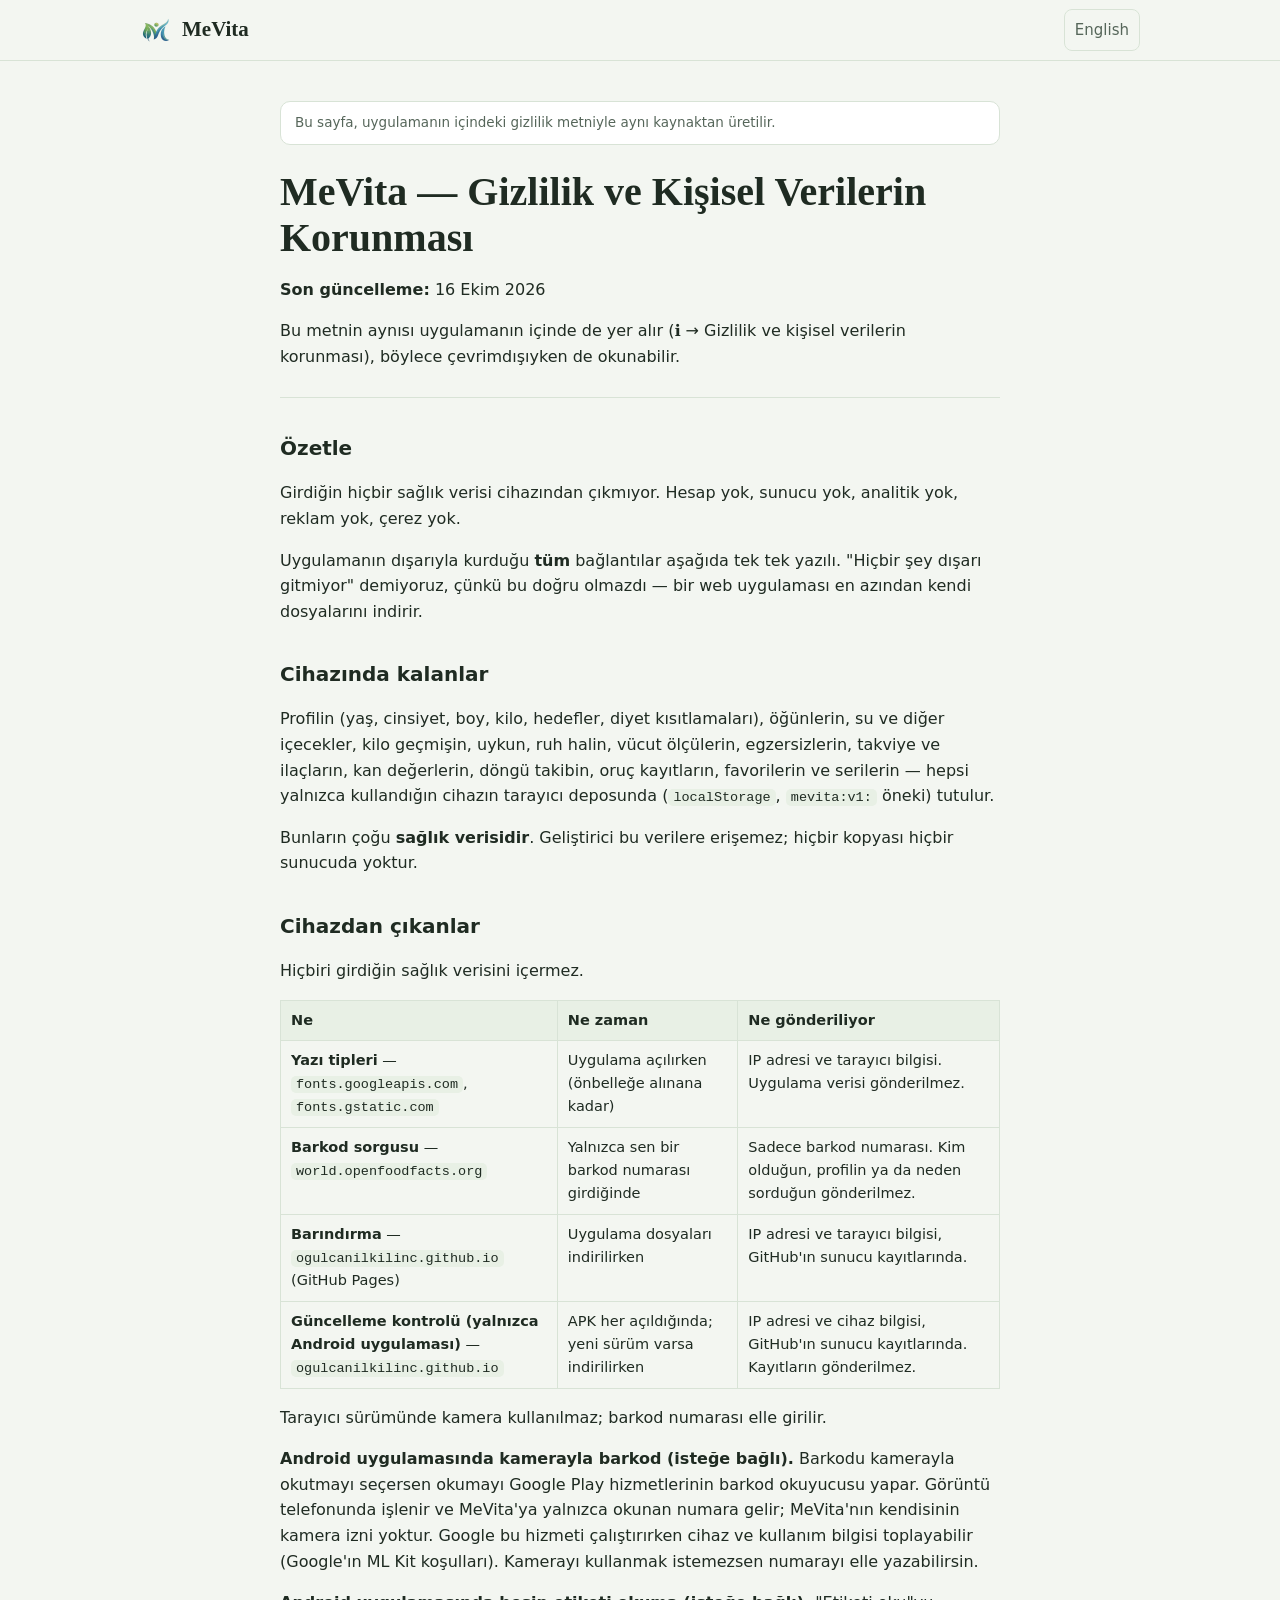
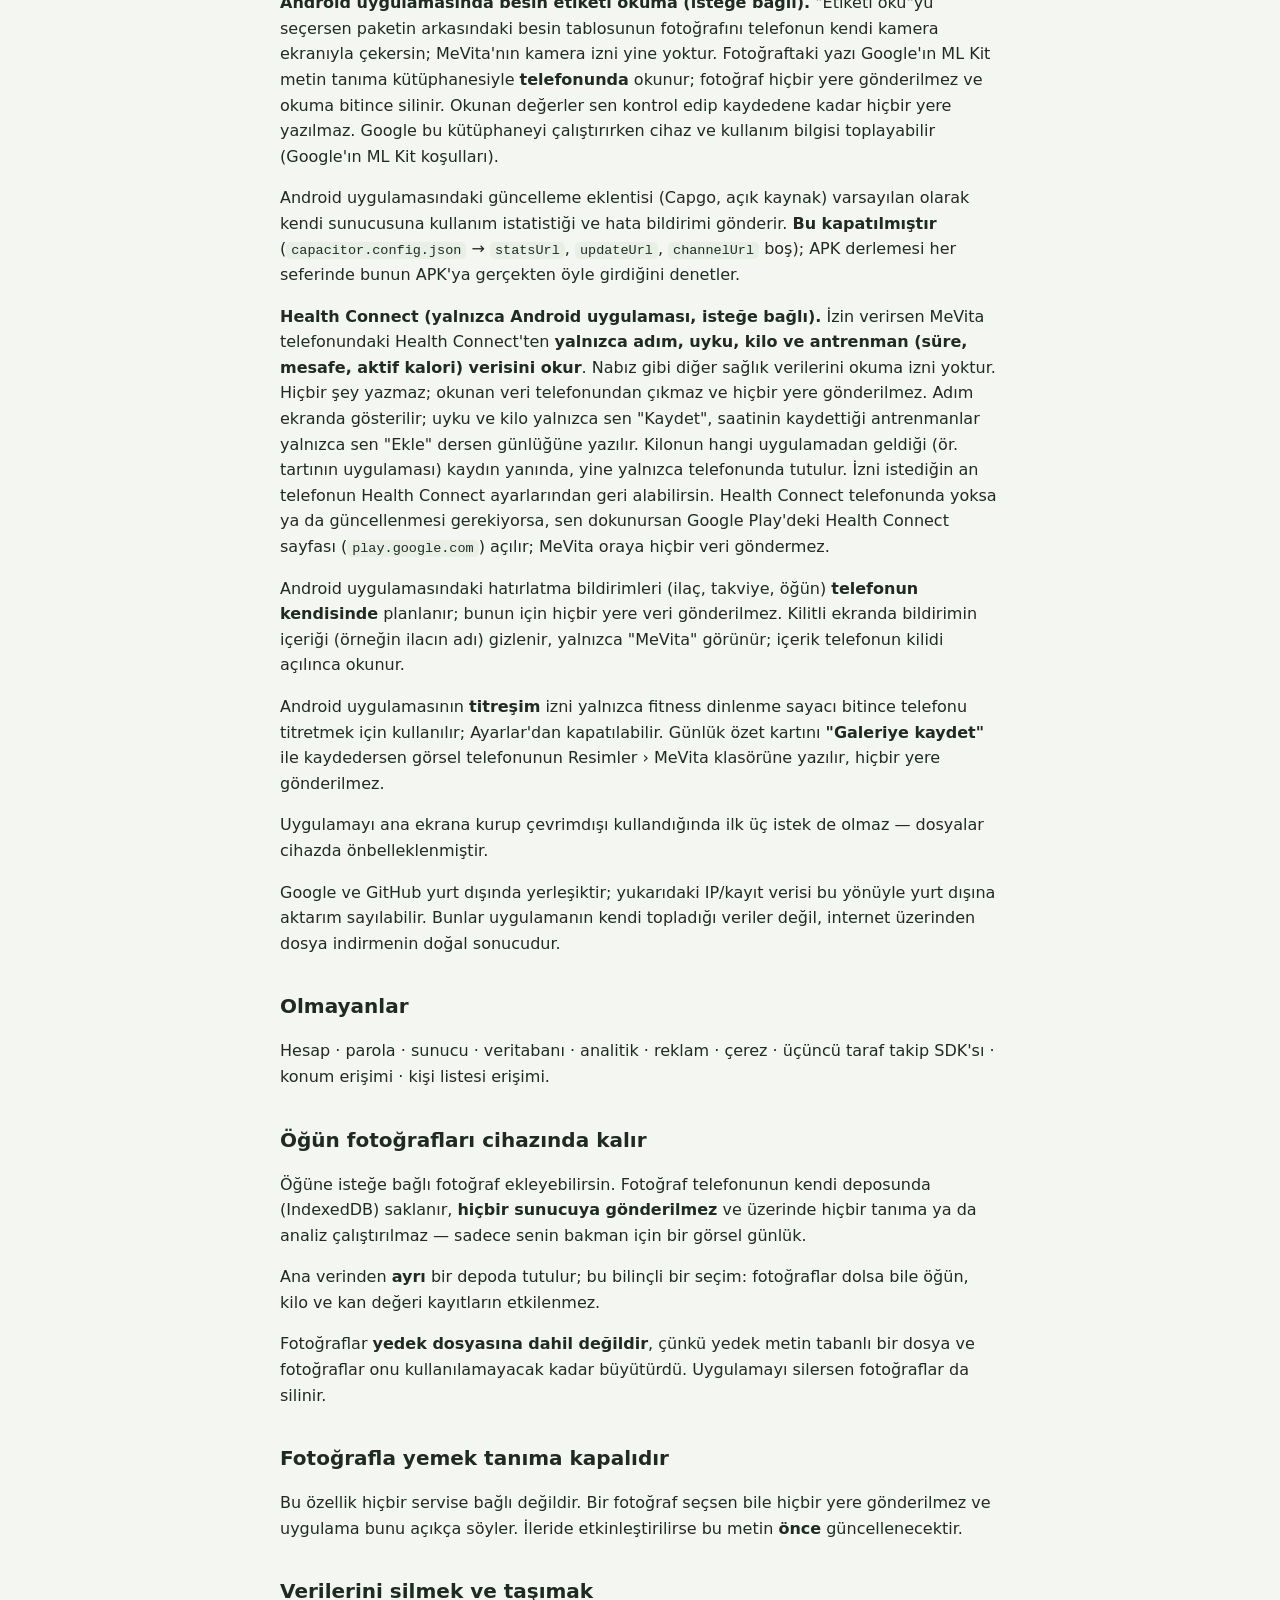
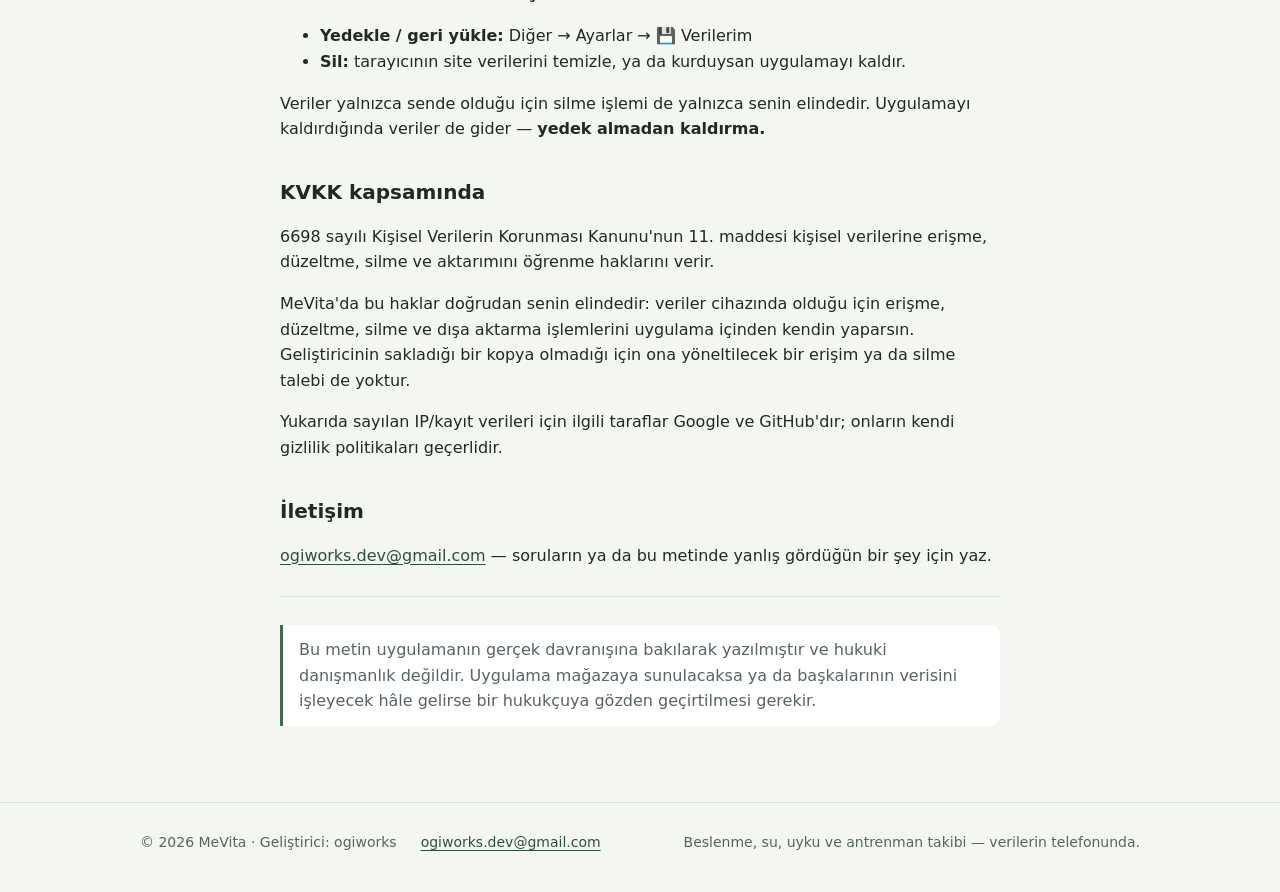
==== mevita/gizlilik.html @ 64705821 "MeVita gizlilik politikası (TR + EN) GIZLILIK.md'den üretildi (Mevita_Site/build.js --yayin).  Co-Au" ====
<!doctype html>
<html lang="tr">
<head>
<meta charset="utf-8">
<meta name="viewport" content="width=device-width, initial-scale=1">
<meta name="robots" content="noindex, nofollow, noarchive">
<title>MeVita — Gizlilik politikası</title>
<meta name="description" content="MeVita hangi verileri cihazında tutar, hangi bağlantıları kurar.">
<meta name="color-scheme" content="light dark">
<link rel="icon" type="image/png" href="varliklar/favicon.png">
<link rel="alternate" hreflang="en" href="privacy.html">
<link rel="stylesheet" href="varliklar/site.css">
</head>
<body>
<header class="ust"><div class="kap"><a class="marka" href="gizlilik.html"><img src="varliklar/logo.png" alt="" width="32" height="32"><span>MeVita</span></a><nav class="gezinme" aria-label="Site"><a class="dil" href="privacy.html" hreflang="en" lang="en">English</a></nav></div></header>
<main>
<div class="metin"><div class="kap dar"><p class="kaynak-not">Bu sayfa, uygulamanın içindeki gizlilik metniyle aynı kaynaktan üretilir.</p><h1>MeVita — Gizlilik ve Kişisel Verilerin Korunması</h1>
<p><strong>Son güncelleme:</strong> 16 Ekim 2026</p>
<p>Bu metnin aynısı uygulamanın içinde de yer alır (ℹ️ → Gizlilik ve kişisel verilerin korunması), böylece çevrimdışıyken de okunabilir.</p>
<hr>
<h2>Özetle</h2>
<p>Girdiğin hiçbir sağlık verisi cihazından çıkmıyor. Hesap yok, sunucu yok, analitik yok, reklam yok, çerez yok.</p>
<p>Uygulamanın dışarıyla kurduğu <strong>tüm</strong> bağlantılar aşağıda tek tek yazılı. &quot;Hiçbir şey dışarı gitmiyor&quot; demiyoruz, çünkü bu doğru olmazdı — bir web uygulaması en azından kendi dosyalarını indirir.</p>
<h2>Cihazında kalanlar</h2>
<p>Profilin (yaş, cinsiyet, boy, kilo, hedefler, diyet kısıtlamaları), öğünlerin, su ve diğer içecekler, kilo geçmişin, uykun, ruh halin, vücut ölçülerin, egzersizlerin, takviye ve ilaçların, kan değerlerin, döngü takibin, oruç kayıtların, favorilerin ve serilerin — hepsi yalnızca kullandığın cihazın tarayıcı deposunda (<code>localStorage</code>, <code>mevita:v1:</code> öneki) tutulur.</p>
<p>Bunların çoğu <strong>sağlık verisidir</strong>. Geliştirici bu verilere erişemez; hiçbir kopyası hiçbir sunucuda yoktur.</p>
<h2>Cihazdan çıkanlar</h2>
<p>Hiçbiri girdiğin sağlık verisini içermez.</p>
<table><thead><tr><th>Ne</th><th>Ne zaman</th><th>Ne gönderiliyor</th></tr></thead><tbody><tr><td><strong>Yazı tipleri</strong> — <code>fonts.googleapis.com</code>, <code>fonts.gstatic.com</code></td><td>Uygulama açılırken (önbelleğe alınana kadar)</td><td>IP adresi ve tarayıcı bilgisi. Uygulama verisi gönderilmez.</td></tr><tr><td><strong>Barkod sorgusu</strong> — <code>world.openfoodfacts.org</code></td><td>Yalnızca sen bir barkod numarası girdiğinde</td><td>Sadece barkod numarası. Kim olduğun, profilin ya da neden sorduğun gönderilmez.</td></tr><tr><td><strong>Barındırma</strong> — <code>ogulcanilkilinc.github.io</code> (GitHub Pages)</td><td>Uygulama dosyaları indirilirken</td><td>IP adresi ve tarayıcı bilgisi, GitHub'ın sunucu kayıtlarında.</td></tr><tr><td><strong>Güncelleme kontrolü (yalnızca Android uygulaması)</strong> — <code>ogulcanilkilinc.github.io</code></td><td>APK her açıldığında; yeni sürüm varsa indirilirken</td><td>IP adresi ve cihaz bilgisi, GitHub'ın sunucu kayıtlarında. Kayıtların gönderilmez.</td></tr></tbody></table>
<p>Tarayıcı sürümünde kamera kullanılmaz; barkod numarası elle girilir.</p>
<p><strong>Android uygulamasında kamerayla barkod (isteğe bağlı).</strong> Barkodu kamerayla okutmayı seçersen okumayı Google Play hizmetlerinin barkod okuyucusu yapar. Görüntü telefonunda işlenir ve MeVita'ya yalnızca okunan numara gelir; MeVita'nın kendisinin kamera izni yoktur. Google bu hizmeti çalıştırırken cihaz ve kullanım bilgisi toplayabilir (Google'ın ML Kit koşulları). Kamerayı kullanmak istemezsen numarayı elle yazabilirsin.</p>
<p><strong>Android uygulamasında besin etiketi okuma (isteğe bağlı).</strong> &quot;Etiketi oku&quot;yu seçersen paketin arkasındaki besin tablosunun fotoğrafını telefonun kendi kamera ekranıyla çekersin; MeVita'nın kamera izni yine yoktur. Fotoğraftaki yazı Google'ın ML Kit metin tanıma kütüphanesiyle <strong>telefonunda</strong> okunur; fotoğraf hiçbir yere gönderilmez ve okuma bitince silinir. Okunan değerler sen kontrol edip kaydedene kadar hiçbir yere yazılmaz. Google bu kütüphaneyi çalıştırırken cihaz ve kullanım bilgisi toplayabilir (Google'ın ML Kit koşulları).</p>
<p>Android uygulamasındaki güncelleme eklentisi (Capgo, açık kaynak) varsayılan olarak kendi sunucusuna kullanım istatistiği ve hata bildirimi gönderir. <strong>Bu kapatılmıştır</strong> (<code>capacitor.config.json</code> → <code>statsUrl</code>, <code>updateUrl</code>, <code>channelUrl</code> boş); APK derlemesi her seferinde bunun APK'ya gerçekten öyle girdiğini denetler.</p>
<p><strong>Health Connect (yalnızca Android uygulaması, isteğe bağlı).</strong> İzin verirsen MeVita telefonundaki Health Connect'ten <strong>yalnızca adım, uyku, kilo ve antrenman (süre, mesafe, aktif kalori) verisini okur</strong>. Nabız gibi diğer sağlık verilerini okuma izni yoktur. Hiçbir şey yazmaz; okunan veri telefonundan çıkmaz ve hiçbir yere gönderilmez. Adım ekranda gösterilir; uyku ve kilo yalnızca sen &quot;Kaydet&quot;, saatinin kaydettiği antrenmanlar yalnızca sen &quot;Ekle&quot; dersen günlüğüne yazılır. Kilonun hangi uygulamadan geldiği (ör. tartının uygulaması) kaydın yanında, yine yalnızca telefonunda tutulur. İzni istediğin an telefonun Health Connect ayarlarından geri alabilirsin. Health Connect telefonunda yoksa ya da güncellenmesi gerekiyorsa, sen dokunursan Google Play'deki Health Connect sayfası (<code>play.google.com</code>) açılır; MeVita oraya hiçbir veri göndermez.</p>
<p>Android uygulamasındaki hatırlatma bildirimleri (ilaç, takviye, öğün) <strong>telefonun kendisinde</strong> planlanır; bunun için hiçbir yere veri gönderilmez. Kilitli ekranda bildirimin içeriği (örneğin ilacın adı) gizlenir, yalnızca &quot;MeVita&quot; görünür; içerik telefonun kilidi açılınca okunur.</p>
<p>Android uygulamasının <strong>titreşim</strong> izni yalnızca fitness dinlenme sayacı bitince telefonu titretmek için kullanılır; Ayarlar'dan kapatılabilir. Günlük özet kartını <strong>&quot;Galeriye kaydet&quot;</strong> ile kaydedersen görsel telefonunun Resimler › MeVita klasörüne yazılır, hiçbir yere gönderilmez.</p>
<p>Uygulamayı ana ekrana kurup çevrimdışı kullandığında ilk üç istek de olmaz — dosyalar cihazda önbelleklenmiştir.</p>
<p>Google ve GitHub yurt dışında yerleşiktir; yukarıdaki IP/kayıt verisi bu yönüyle yurt dışına aktarım sayılabilir. Bunlar uygulamanın kendi topladığı veriler değil, internet üzerinden dosya indirmenin doğal sonucudur.</p>
<h2>Olmayanlar</h2>
<p>Hesap · parola · sunucu · veritabanı · analitik · reklam · çerez · üçüncü taraf takip SDK'sı · konum erişimi · kişi listesi erişimi.</p>
<h2>Öğün fotoğrafları cihazında kalır</h2>
<p>Öğüne isteğe bağlı fotoğraf ekleyebilirsin. Fotoğraf telefonunun kendi deposunda (IndexedDB) saklanır, <strong>hiçbir sunucuya gönderilmez</strong> ve üzerinde hiçbir tanıma ya da analiz çalıştırılmaz — sadece senin bakman için bir görsel günlük.</p>
<p>Ana verinden <strong>ayrı</strong> bir depoda tutulur; bu bilinçli bir seçim: fotoğraflar dolsa bile öğün, kilo ve kan değeri kayıtların etkilenmez.</p>
<p>Fotoğraflar <strong>yedek dosyasına dahil değildir</strong>, çünkü yedek metin tabanlı bir dosya ve fotoğraflar onu kullanılamayacak kadar büyütürdü. Uygulamayı silersen fotoğraflar da silinir.</p>
<h2>Fotoğrafla yemek tanıma kapalıdır</h2>
<p>Bu özellik hiçbir servise bağlı değildir. Bir fotoğraf seçsen bile hiçbir yere gönderilmez ve uygulama bunu açıkça söyler. İleride etkinleştirilirse bu metin <strong>önce</strong> güncellenecektir.</p>
<h2>Verilerini silmek ve taşımak</h2>
<ul><li><strong>Yedekle / geri yükle:</strong> Diğer → Ayarlar → 💾 Verilerim</li><li><strong>Sil:</strong> tarayıcının site verilerini temizle, ya da kurduysan uygulamayı kaldır.</li></ul>
<p>Veriler yalnızca sende olduğu için silme işlemi de yalnızca senin elindedir. Uygulamayı kaldırdığında veriler de gider — <strong>yedek almadan kaldırma.</strong></p>
<h2>KVKK kapsamında</h2>
<p>6698 sayılı Kişisel Verilerin Korunması Kanunu'nun 11. maddesi kişisel verilerine erişme, düzeltme, silme ve aktarımını öğrenme haklarını verir.</p>
<p>MeVita'da bu haklar doğrudan senin elindedir: veriler cihazında olduğu için erişme, düzeltme, silme ve dışa aktarma işlemlerini uygulama içinden kendin yaparsın. Geliştiricinin sakladığı bir kopya olmadığı için ona yöneltilecek bir erişim ya da silme talebi de yoktur.</p>
<p>Yukarıda sayılan IP/kayıt verileri için ilgili taraflar Google ve GitHub'dır; onların kendi gizlilik politikaları geçerlidir.</p>
<h2>İletişim</h2>
<p><a href="mailto:ogiworks.dev@gmail.com">ogiworks.dev@gmail.com</a> — soruların ya da bu metinde yanlış gördüğün bir şey için yaz.</p>
<hr>
<blockquote><p>Bu metin uygulamanın gerçek davranışına bakılarak yazılmıştır ve hukuki danışmanlık değildir. Uygulama mağazaya sunulacaksa ya da başkalarının verisini işleyecek hâle gelirse bir hukukçuya gözden geçirtilmesi gerekir.</p></blockquote></div></div>
</main>
<footer class="alt-bilgi"><div class="kap"><span>© 2026 MeVita · Geliştirici: ogiworks</span><nav aria-label="Alt bağlantılar"><a href="mailto:ogiworks.dev@gmail.com">ogiworks.dev@gmail.com</a></nav><span class="sag">Beslenme, su, uyku ve antrenman takibi — verilerin telefonunda.</span></div></footer>
</body>
</html>
---- mevita/varliklar/site.css ----
/* MeVita tanıtım sitesi. Uygulamanın renk dili, ama uygulamadan bağımsız bir dosya.
   Dış kaynak yok: yazı tipleri sistemden (Google Fonts gibi bir istek ziyaretçinin
   IP'sini üçüncü tarafa gönderirdi). */
:root{
  --bg:#F3F6F1; --surface:#FFFFFF; --surface-soft:#E8F0E5;
  --text:#1F2B22; --text-muted:#56665A; --border:#D8E3D6;
  --accent:#3F6B4C; --accent-strong:#2E5039; --on-accent:#FFFFFF;
  --sea:#2F7A93;
  --radius:18px; --radius-s:10px;
  --serif: "Iowan Old Style","Palatino Linotype",Palatino,Georgia,"Times New Roman",serif;
  --sans: system-ui,-apple-system,"Segoe UI",Roboto,"Helvetica Neue",Arial,sans-serif;
  color-scheme: light dark;
}
@media (prefers-color-scheme: dark){
  :root{
    --bg:#131A15; --surface:#1C251F; --surface-soft:#223027;
    --text:#E6EEE7; --text-muted:#9BAC9F; --border:#33433A;
    --accent:#8CC4A0; --accent-strong:#A9D8B9; --on-accent:#10241A;
    --sea:#7CC0D6;
  }
}
*{box-sizing:border-box;}
html{-webkit-text-size-adjust:100%;}
body{margin:0;background:var(--bg);color:var(--text);font-family:var(--sans);font-size:16px;line-height:1.6;}
a{color:var(--accent-strong);text-underline-offset:3px;}
img{max-width:100%;height:auto;}
.kap{max-width:1040px;margin:0 auto;padding:0 20px;}
.dar{max-width:760px;}

/* Üst çubuk */
.ust{border-bottom:1px solid var(--border);background:color-mix(in srgb,var(--bg) 88%,transparent);position:sticky;top:0;backdrop-filter:blur(8px);z-index:5;}
.ust .kap{display:flex;align-items:center;gap:16px;min-height:60px;}
.marka{display:flex;align-items:center;gap:10px;text-decoration:none;color:var(--text);font-family:var(--serif);font-size:21px;font-weight:600;}
.marka img{width:32px;height:32px;}
.gezinme{margin-left:auto;display:flex;gap:4px;flex-wrap:wrap;align-items:center;}
.gezinme a{text-decoration:none;color:var(--text-muted);padding:8px 10px;border-radius:8px;font-size:15px;}
.gezinme a:hover,.gezinme a[aria-current="page"]{color:var(--text);background:var(--surface-soft);}
.gezinme .dil{border:1px solid var(--border);}

/* Giriş */
.giris{padding:64px 0 40px;}
.giris .kap{display:grid;grid-template-columns:1.2fr .8fr;gap:40px;align-items:center;}
.giris h1{font-family:var(--serif);font-weight:600;font-size:clamp(34px,5vw,54px);line-height:1.08;margin:0 0 18px;letter-spacing:-.01em;}
.giris h1 em{font-style:italic;color:var(--accent);}
.giris p.alt{font-size:clamp(17px,2vw,19px);color:var(--text-muted);margin:0 0 26px;max-width:34em;}
.giris-logo{justify-self:center;width:min(300px,70vw);aspect-ratio:1;border-radius:36px;background:var(--surface);border:1px solid var(--border);display:grid;place-items:center;}
.giris-logo img{width:78%;}
.vaatler{display:flex;flex-wrap:wrap;gap:8px;margin:0 0 28px;padding:0;list-style:none;}
.vaatler li{background:var(--surface);border:1px solid var(--border);border-radius:99px;padding:6px 14px;font-size:14.5px;font-weight:600;}
.vaatler li::before{content:"✓ ";color:var(--accent);}
.dugme{display:inline-flex;align-items:center;gap:8px;min-height:48px;padding:0 22px;border-radius:12px;font-weight:600;text-decoration:none;background:var(--accent);color:var(--on-accent);border:0;font-size:16px;}
.dugme.pasif{background:var(--surface);color:var(--text-muted);border:1px dashed var(--border);cursor:default;}
.not{font-size:13.5px;color:var(--text-muted);margin-top:10px;}

/* Bölümler */
section.bolum{padding:44px 0;}
section.bolum + section.bolum{border-top:1px solid var(--border);}
.bolum h2{font-family:var(--serif);font-weight:600;font-size:clamp(26px,3.2vw,34px);line-height:1.15;margin:0 0 10px;}
.bolum .giris-yazi{color:var(--text-muted);max-width:42em;margin:0 0 28px;}
.izgara{display:grid;grid-template-columns:repeat(3,1fr);gap:16px;}
.kart{background:var(--surface);border:1px solid var(--border);border-radius:var(--radius);padding:20px;}
.kart h3{font-size:17px;margin:0 0 6px;}
.kart p{margin:0;color:var(--text-muted);font-size:15px;}
.kart .simge{font-size:24px;line-height:1;margin-bottom:10px;display:block;}
/* Ekran görüntüleri: masaüstünde dört sütun, telefonda yatay kaydırılan şerit */
.ekranlar{display:grid;grid-template-columns:repeat(4,1fr);gap:20px;}
.ekran{margin:0;text-align:center;}
.ekran img{display:block;width:100%;border-radius:26px;border:6px solid #1A221D;background:var(--surface);box-shadow:0 14px 30px -18px rgba(0,0,0,.45);}
.ekran figcaption{margin-top:12px;font-weight:600;font-size:15px;}
.gizlilik-blok{display:grid;grid-template-columns:1fr 1fr;gap:16px;}
.gizlilik-blok ul{margin:0;padding-left:20px;}
.gizlilik-blok li{margin:4px 0;}
.uyari{background:var(--surface-soft);border-radius:var(--radius-s);padding:14px 16px;font-size:14.5px;color:var(--text-muted);}

/* Metin sayfaları (gizlilik, destek) */
.metin{padding:40px 0 56px;}
.metin h1{font-family:var(--serif);font-weight:600;font-size:clamp(28px,4vw,40px);line-height:1.15;margin:0 0 8px;}
.metin h2{font-size:20px;margin:34px 0 8px;}
.metin h3{font-size:17px;margin:24px 0 6px;}
.metin table{border-collapse:collapse;width:100%;font-size:14.5px;display:block;overflow-x:auto;}
.metin th,.metin td{border:1px solid var(--border);padding:8px 10px;text-align:left;vertical-align:top;}
.metin th{background:var(--surface-soft);}
.metin code{font-size:13.5px;background:var(--surface-soft);padding:1px 5px;border-radius:5px;overflow-wrap:anywhere;}
.metin hr{border:0;border-top:1px solid var(--border);margin:28px 0;}
.metin blockquote{margin:20px 0;padding:12px 16px;border-left:3px solid var(--accent);background:var(--surface);color:var(--text-muted);border-radius:0 var(--radius-s) var(--radius-s) 0;}
.metin blockquote p{margin:0;}
.kaynak-not{font-size:13.5px;color:var(--text-muted);background:var(--surface);border:1px solid var(--border);border-radius:var(--radius-s);padding:10px 14px;margin:0 0 24px;}
details.sss{background:var(--surface);border:1px solid var(--border);border-radius:var(--radius-s);margin:10px 0;}
details.sss summary{cursor:pointer;padding:14px 16px;font-weight:600;min-height:48px;display:flex;align-items:center;}
details.sss > div{padding:0 16px 14px;color:var(--text-muted);}
details.sss > div p{margin:6px 0;}

/* Alt bilgi */
.alt-bilgi{border-top:1px solid var(--border);padding:28px 0 40px;font-size:14px;color:var(--text-muted);}
.alt-bilgi .kap{display:flex;flex-wrap:wrap;gap:12px 24px;align-items:center;}
.alt-bilgi nav{display:flex;gap:16px;flex-wrap:wrap;}
.alt-bilgi .sag{margin-left:auto;}

@media (max-width:820px){
  .giris{padding:36px 0 24px;}
  .giris .kap{grid-template-columns:1fr;gap:24px;}
  .giris-logo{order:-1;width:120px;border-radius:24px;}
  .izgara{grid-template-columns:1fr 1fr;}
  .gizlilik-blok{grid-template-columns:1fr;}
  .ekranlar{display:flex;overflow-x:auto;scroll-snap-type:x mandatory;gap:16px;padding-bottom:8px;margin:0 -20px;padding-left:20px;padding-right:20px;}
  .ekran{flex:0 0 min(68%,250px);scroll-snap-align:center;}
}
@media (max-width:560px){
  .kap{padding:0 16px;}
  .izgara{grid-template-columns:1fr;}
  .marka span{display:none;}
  .gezinme a{padding:8px 8px;font-size:14px;}
  .alt-bilgi .sag{margin-left:0;}
}
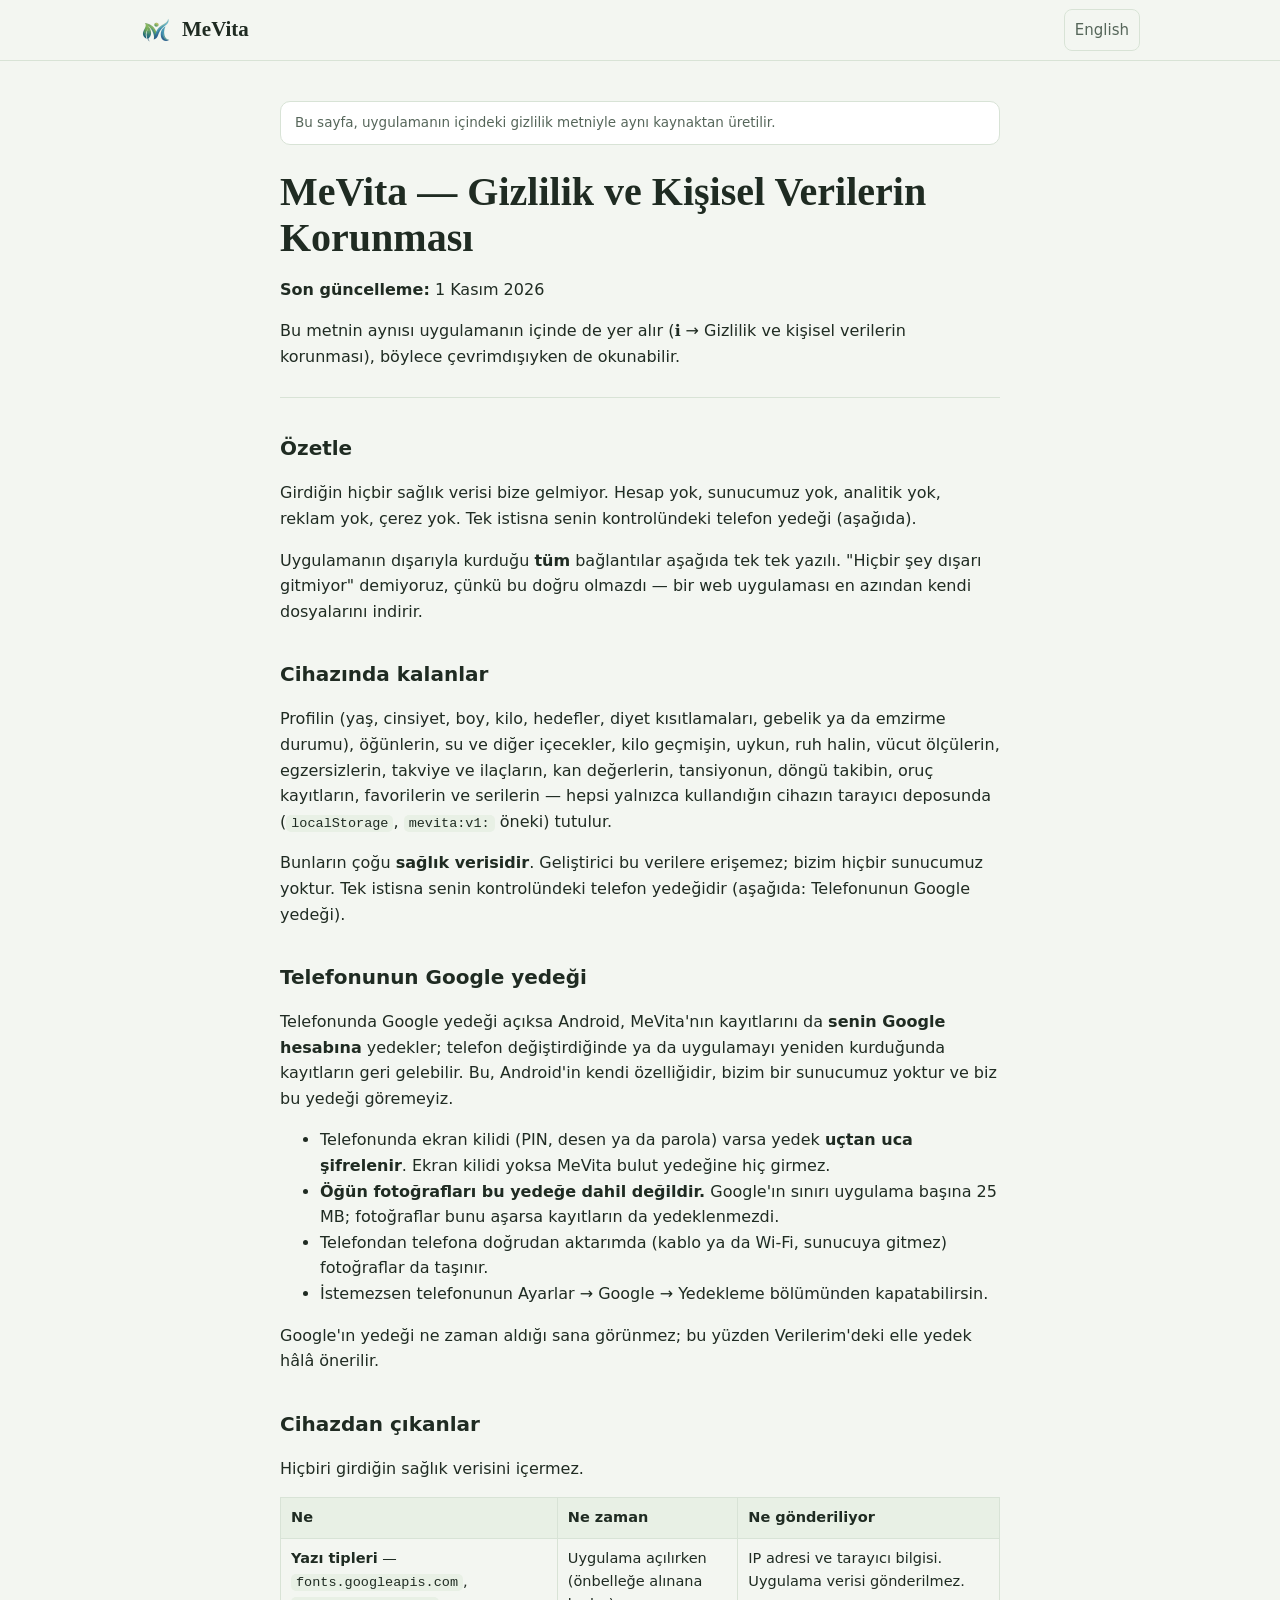
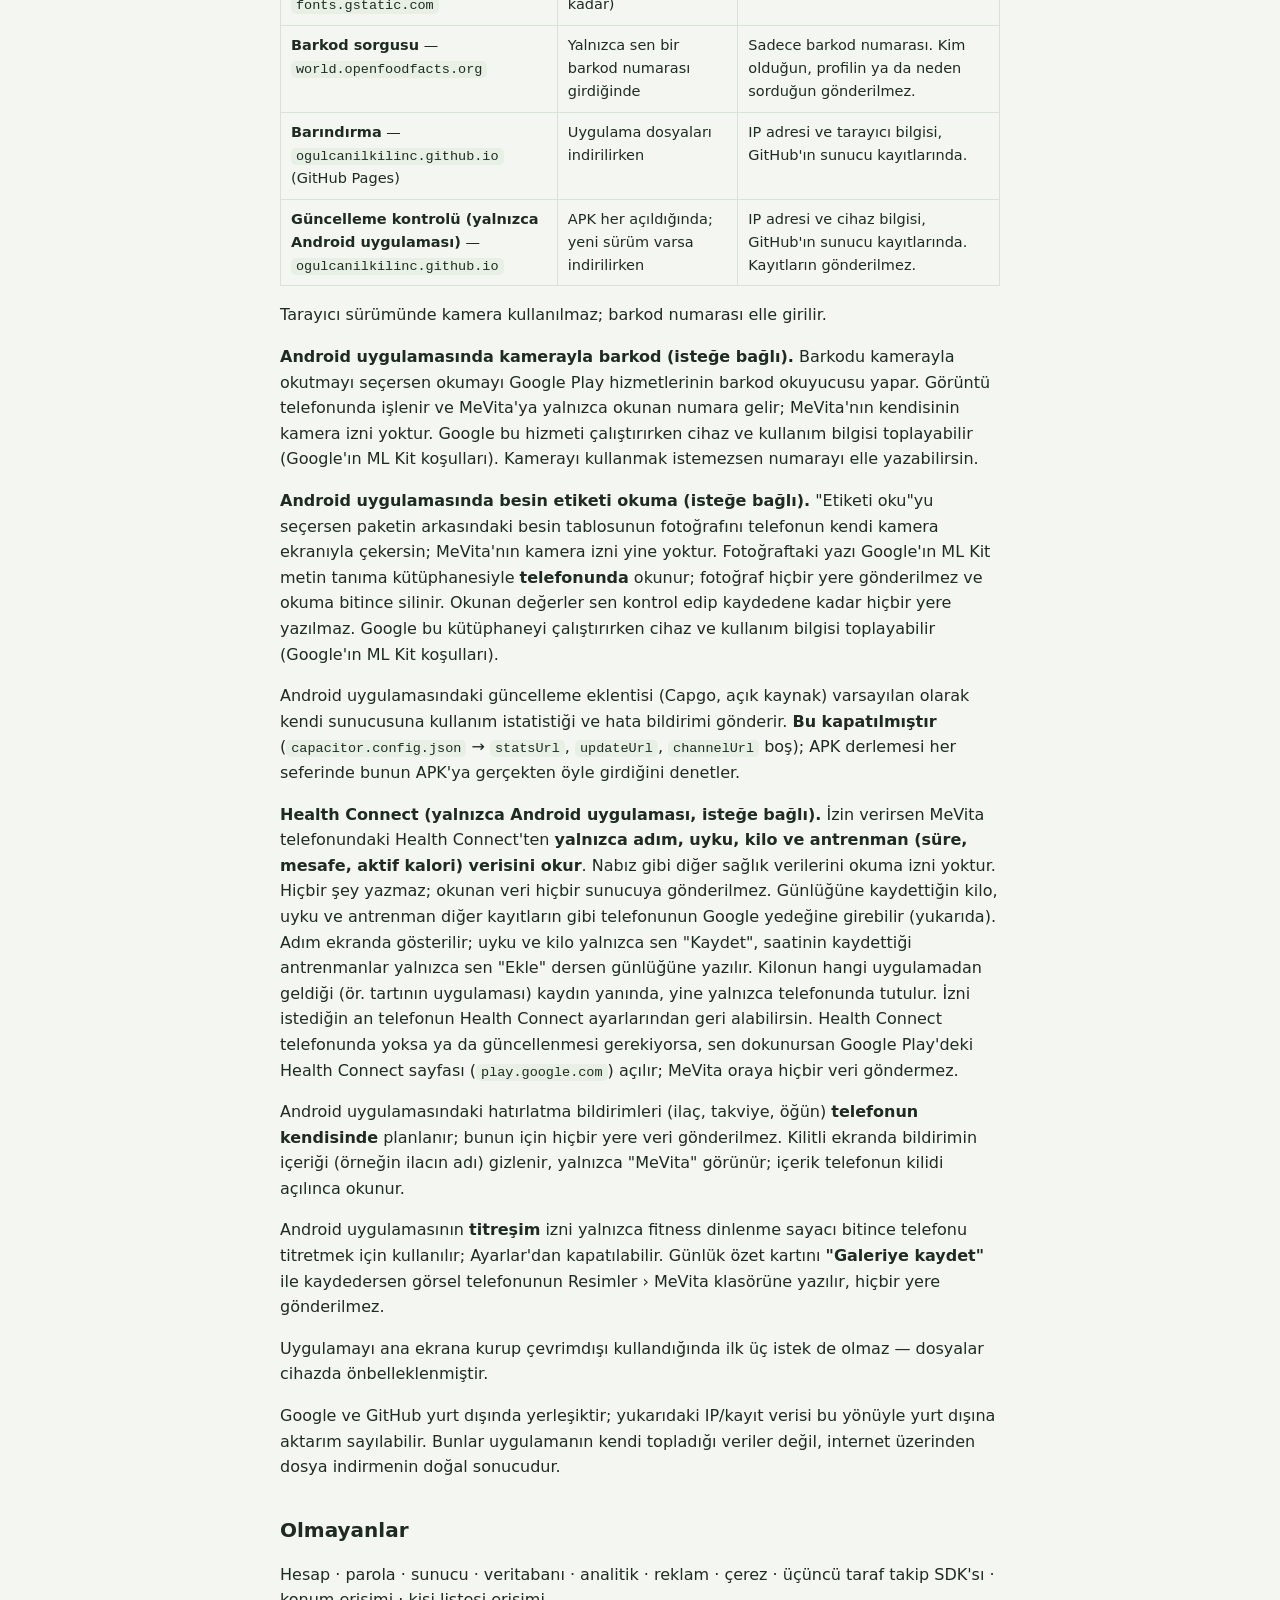
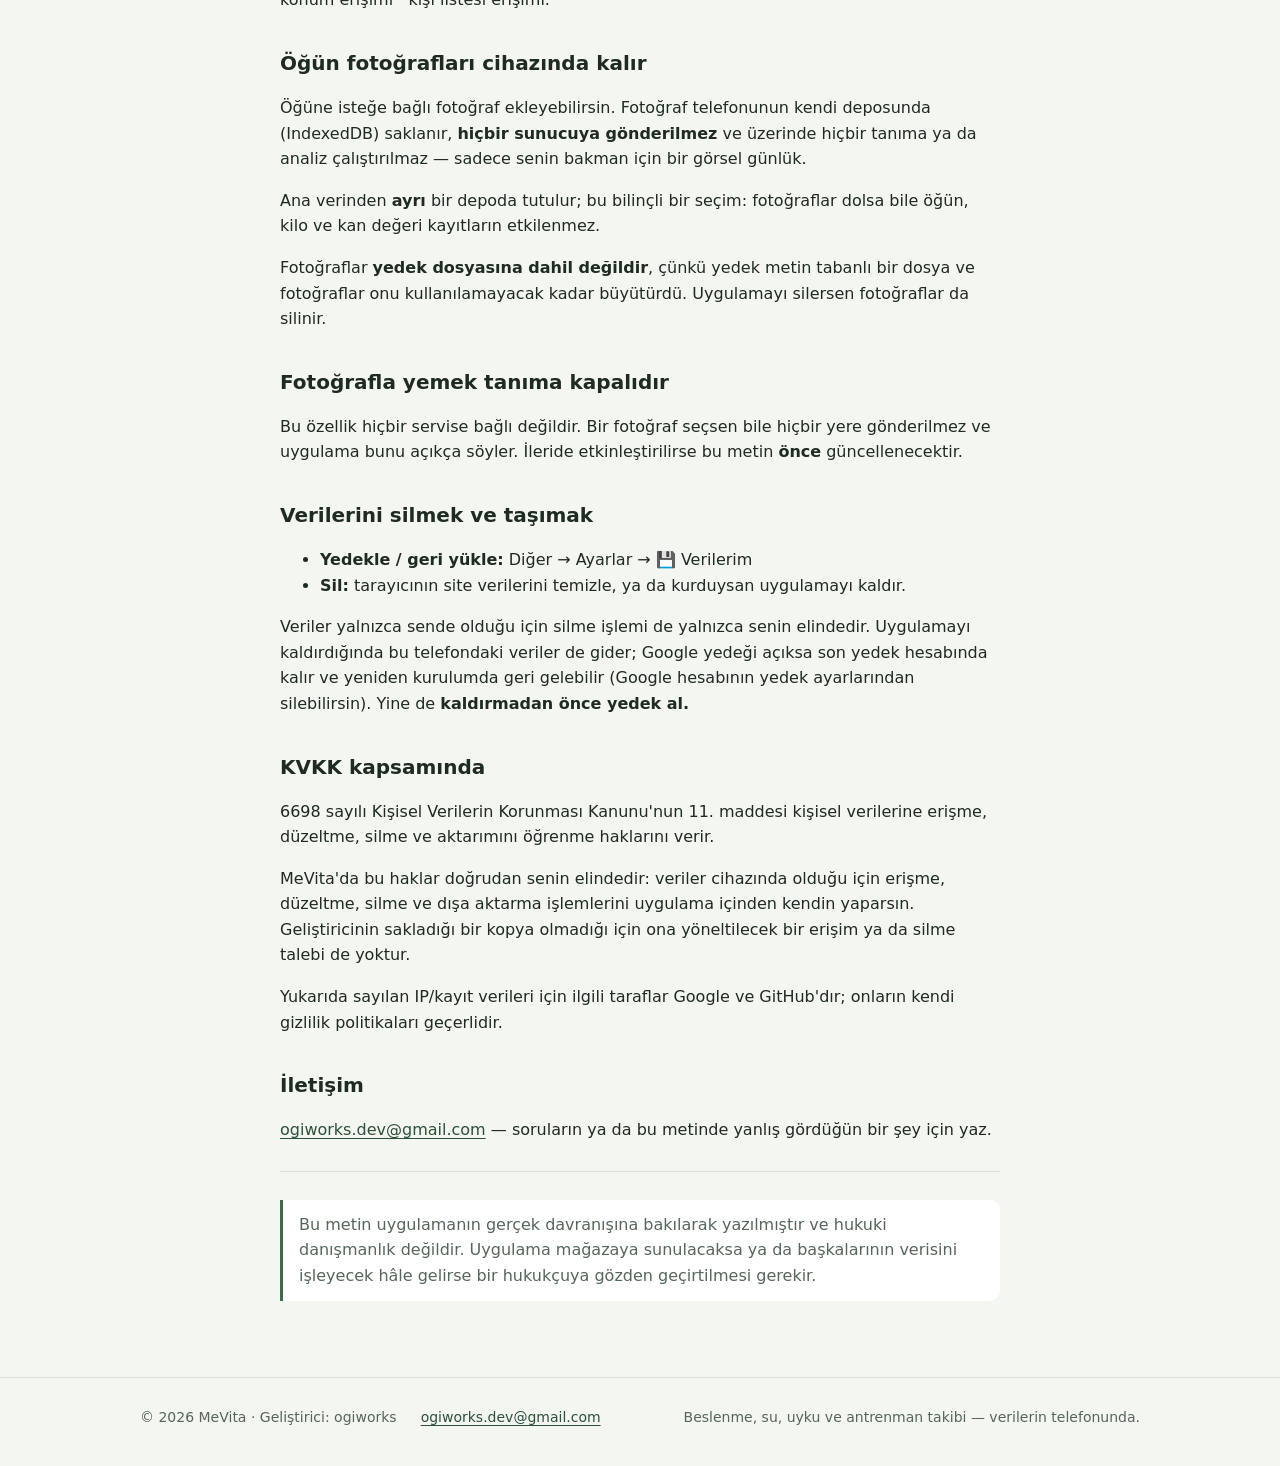
==== commit 500bffbe: "MeVita gizlilik: telefon yedeği bölümü, tansiyon, gebelik durumu (v50, 1 Kasım 2026) Co-Authored-By:" ====
--- a/mevita/gizlilik.html
+++ b/mevita/gizlilik.html
@@ -15,15 +15,19 @@
 <header class="ust"><div class="kap"><a class="marka" href="gizlilik.html"><img src="varliklar/logo.png" alt="" width="32" height="32"><span>MeVita</span></a><nav class="gezinme" aria-label="Site"><a class="dil" href="privacy.html" hreflang="en" lang="en">English</a></nav></div></header>
 <main>
 <div class="metin"><div class="kap dar"><p class="kaynak-not">Bu sayfa, uygulamanın içindeki gizlilik metniyle aynı kaynaktan üretilir.</p><h1>MeVita — Gizlilik ve Kişisel Verilerin Korunması</h1>
-<p><strong>Son güncelleme:</strong> 16 Ekim 2026</p>
+<p><strong>Son güncelleme:</strong> 1 Kasım 2026</p>
 <p>Bu metnin aynısı uygulamanın içinde de yer alır (ℹ️ → Gizlilik ve kişisel verilerin korunması), böylece çevrimdışıyken de okunabilir.</p>
 <hr>
 <h2>Özetle</h2>
-<p>Girdiğin hiçbir sağlık verisi cihazından çıkmıyor. Hesap yok, sunucu yok, analitik yok, reklam yok, çerez yok.</p>
+<p>Girdiğin hiçbir sağlık verisi bize gelmiyor. Hesap yok, sunucumuz yok, analitik yok, reklam yok, çerez yok. Tek istisna senin kontrolündeki telefon yedeği (aşağıda).</p>
 <p>Uygulamanın dışarıyla kurduğu <strong>tüm</strong> bağlantılar aşağıda tek tek yazılı. &quot;Hiçbir şey dışarı gitmiyor&quot; demiyoruz, çünkü bu doğru olmazdı — bir web uygulaması en azından kendi dosyalarını indirir.</p>
 <h2>Cihazında kalanlar</h2>
-<p>Profilin (yaş, cinsiyet, boy, kilo, hedefler, diyet kısıtlamaları), öğünlerin, su ve diğer içecekler, kilo geçmişin, uykun, ruh halin, vücut ölçülerin, egzersizlerin, takviye ve ilaçların, kan değerlerin, döngü takibin, oruç kayıtların, favorilerin ve serilerin — hepsi yalnızca kullandığın cihazın tarayıcı deposunda (<code>localStorage</code>, <code>mevita:v1:</code> öneki) tutulur.</p>
-<p>Bunların çoğu <strong>sağlık verisidir</strong>. Geliştirici bu verilere erişemez; hiçbir kopyası hiçbir sunucuda yoktur.</p>
+<p>Profilin (yaş, cinsiyet, boy, kilo, hedefler, diyet kısıtlamaları, gebelik ya da emzirme durumu), öğünlerin, su ve diğer içecekler, kilo geçmişin, uykun, ruh halin, vücut ölçülerin, egzersizlerin, takviye ve ilaçların, kan değerlerin, tansiyonun, döngü takibin, oruç kayıtların, favorilerin ve serilerin — hepsi yalnızca kullandığın cihazın tarayıcı deposunda (<code>localStorage</code>, <code>mevita:v1:</code> öneki) tutulur.</p>
+<p>Bunların çoğu <strong>sağlık verisidir</strong>. Geliştirici bu verilere erişemez; bizim hiçbir sunucumuz yoktur. Tek istisna senin kontrolündeki telefon yedeğidir (aşağıda: Telefonunun Google yedeği).</p>
+<h2>Telefonunun Google yedeği</h2>
+<p>Telefonunda Google yedeği açıksa Android, MeVita'nın kayıtlarını da <strong>senin Google hesabına</strong> yedekler; telefon değiştirdiğinde ya da uygulamayı yeniden kurduğunda kayıtların geri gelebilir. Bu, Android'in kendi özelliğidir, bizim bir sunucumuz yoktur ve biz bu yedeği göremeyiz.</p>
+<ul><li>Telefonunda ekran kilidi (PIN, desen ya da parola) varsa yedek <strong>uçtan uca şifrelenir</strong>. Ekran kilidi yoksa MeVita bulut yedeğine hiç girmez.</li><li><strong>Öğün fotoğrafları bu yedeğe dahil değildir.</strong> Google'ın sınırı uygulama başına 25 MB; fotoğraflar bunu aşarsa kayıtların da yedeklenmezdi.</li><li>Telefondan telefona doğrudan aktarımda (kablo ya da Wi-Fi, sunucuya gitmez) fotoğraflar da taşınır.</li><li>İstemezsen telefonunun Ayarlar → Google → Yedekleme bölümünden kapatabilirsin.</li></ul>
+<p>Google'ın yedeği ne zaman aldığı sana görünmez; bu yüzden Verilerim'deki elle yedek hâlâ önerilir.</p>
 <h2>Cihazdan çıkanlar</h2>
 <p>Hiçbiri girdiğin sağlık verisini içermez.</p>
 <table><thead><tr><th>Ne</th><th>Ne zaman</th><th>Ne gönderiliyor</th></tr></thead><tbody><tr><td><strong>Yazı tipleri</strong> — <code>fonts.googleapis.com</code>, <code>fonts.gstatic.com</code></td><td>Uygulama açılırken (önbelleğe alınana kadar)</td><td>IP adresi ve tarayıcı bilgisi. Uygulama verisi gönderilmez.</td></tr><tr><td><strong>Barkod sorgusu</strong> — <code>world.openfoodfacts.org</code></td><td>Yalnızca sen bir barkod numarası girdiğinde</td><td>Sadece barkod numarası. Kim olduğun, profilin ya da neden sorduğun gönderilmez.</td></tr><tr><td><strong>Barındırma</strong> — <code>ogulcanilkilinc.github.io</code> (GitHub Pages)</td><td>Uygulama dosyaları indirilirken</td><td>IP adresi ve tarayıcı bilgisi, GitHub'ın sunucu kayıtlarında.</td></tr><tr><td><strong>Güncelleme kontrolü (yalnızca Android uygulaması)</strong> — <code>ogulcanilkilinc.github.io</code></td><td>APK her açıldığında; yeni sürüm varsa indirilirken</td><td>IP adresi ve cihaz bilgisi, GitHub'ın sunucu kayıtlarında. Kayıtların gönderilmez.</td></tr></tbody></table>
@@ -31,7 +35,7 @@
 <p><strong>Android uygulamasında kamerayla barkod (isteğe bağlı).</strong> Barkodu kamerayla okutmayı seçersen okumayı Google Play hizmetlerinin barkod okuyucusu yapar. Görüntü telefonunda işlenir ve MeVita'ya yalnızca okunan numara gelir; MeVita'nın kendisinin kamera izni yoktur. Google bu hizmeti çalıştırırken cihaz ve kullanım bilgisi toplayabilir (Google'ın ML Kit koşulları). Kamerayı kullanmak istemezsen numarayı elle yazabilirsin.</p>
 <p><strong>Android uygulamasında besin etiketi okuma (isteğe bağlı).</strong> &quot;Etiketi oku&quot;yu seçersen paketin arkasındaki besin tablosunun fotoğrafını telefonun kendi kamera ekranıyla çekersin; MeVita'nın kamera izni yine yoktur. Fotoğraftaki yazı Google'ın ML Kit metin tanıma kütüphanesiyle <strong>telefonunda</strong> okunur; fotoğraf hiçbir yere gönderilmez ve okuma bitince silinir. Okunan değerler sen kontrol edip kaydedene kadar hiçbir yere yazılmaz. Google bu kütüphaneyi çalıştırırken cihaz ve kullanım bilgisi toplayabilir (Google'ın ML Kit koşulları).</p>
 <p>Android uygulamasındaki güncelleme eklentisi (Capgo, açık kaynak) varsayılan olarak kendi sunucusuna kullanım istatistiği ve hata bildirimi gönderir. <strong>Bu kapatılmıştır</strong> (<code>capacitor.config.json</code> → <code>statsUrl</code>, <code>updateUrl</code>, <code>channelUrl</code> boş); APK derlemesi her seferinde bunun APK'ya gerçekten öyle girdiğini denetler.</p>
-<p><strong>Health Connect (yalnızca Android uygulaması, isteğe bağlı).</strong> İzin verirsen MeVita telefonundaki Health Connect'ten <strong>yalnızca adım, uyku, kilo ve antrenman (süre, mesafe, aktif kalori) verisini okur</strong>. Nabız gibi diğer sağlık verilerini okuma izni yoktur. Hiçbir şey yazmaz; okunan veri telefonundan çıkmaz ve hiçbir yere gönderilmez. Adım ekranda gösterilir; uyku ve kilo yalnızca sen &quot;Kaydet&quot;, saatinin kaydettiği antrenmanlar yalnızca sen &quot;Ekle&quot; dersen günlüğüne yazılır. Kilonun hangi uygulamadan geldiği (ör. tartının uygulaması) kaydın yanında, yine yalnızca telefonunda tutulur. İzni istediğin an telefonun Health Connect ayarlarından geri alabilirsin. Health Connect telefonunda yoksa ya da güncellenmesi gerekiyorsa, sen dokunursan Google Play'deki Health Connect sayfası (<code>play.google.com</code>) açılır; MeVita oraya hiçbir veri göndermez.</p>
+<p><strong>Health Connect (yalnızca Android uygulaması, isteğe bağlı).</strong> İzin verirsen MeVita telefonundaki Health Connect'ten <strong>yalnızca adım, uyku, kilo ve antrenman (süre, mesafe, aktif kalori) verisini okur</strong>. Nabız gibi diğer sağlık verilerini okuma izni yoktur. Hiçbir şey yazmaz; okunan veri hiçbir sunucuya gönderilmez. Günlüğüne kaydettiğin kilo, uyku ve antrenman diğer kayıtların gibi telefonunun Google yedeğine girebilir (yukarıda). Adım ekranda gösterilir; uyku ve kilo yalnızca sen &quot;Kaydet&quot;, saatinin kaydettiği antrenmanlar yalnızca sen &quot;Ekle&quot; dersen günlüğüne yazılır. Kilonun hangi uygulamadan geldiği (ör. tartının uygulaması) kaydın yanında, yine yalnızca telefonunda tutulur. İzni istediğin an telefonun Health Connect ayarlarından geri alabilirsin. Health Connect telefonunda yoksa ya da güncellenmesi gerekiyorsa, sen dokunursan Google Play'deki Health Connect sayfası (<code>play.google.com</code>) açılır; MeVita oraya hiçbir veri göndermez.</p>
 <p>Android uygulamasındaki hatırlatma bildirimleri (ilaç, takviye, öğün) <strong>telefonun kendisinde</strong> planlanır; bunun için hiçbir yere veri gönderilmez. Kilitli ekranda bildirimin içeriği (örneğin ilacın adı) gizlenir, yalnızca &quot;MeVita&quot; görünür; içerik telefonun kilidi açılınca okunur.</p>
 <p>Android uygulamasının <strong>titreşim</strong> izni yalnızca fitness dinlenme sayacı bitince telefonu titretmek için kullanılır; Ayarlar'dan kapatılabilir. Günlük özet kartını <strong>&quot;Galeriye kaydet&quot;</strong> ile kaydedersen görsel telefonunun Resimler › MeVita klasörüne yazılır, hiçbir yere gönderilmez.</p>
 <p>Uygulamayı ana ekrana kurup çevrimdışı kullandığında ilk üç istek de olmaz — dosyalar cihazda önbelleklenmiştir.</p>
@@ -46,7 +50,7 @@
 <p>Bu özellik hiçbir servise bağlı değildir. Bir fotoğraf seçsen bile hiçbir yere gönderilmez ve uygulama bunu açıkça söyler. İleride etkinleştirilirse bu metin <strong>önce</strong> güncellenecektir.</p>
 <h2>Verilerini silmek ve taşımak</h2>
 <ul><li><strong>Yedekle / geri yükle:</strong> Diğer → Ayarlar → 💾 Verilerim</li><li><strong>Sil:</strong> tarayıcının site verilerini temizle, ya da kurduysan uygulamayı kaldır.</li></ul>
-<p>Veriler yalnızca sende olduğu için silme işlemi de yalnızca senin elindedir. Uygulamayı kaldırdığında veriler de gider — <strong>yedek almadan kaldırma.</strong></p>
+<p>Veriler yalnızca sende olduğu için silme işlemi de yalnızca senin elindedir. Uygulamayı kaldırdığında bu telefondaki veriler de gider; Google yedeği açıksa son yedek hesabında kalır ve yeniden kurulumda geri gelebilir (Google hesabının yedek ayarlarından silebilirsin). Yine de <strong>kaldırmadan önce yedek al.</strong></p>
 <h2>KVKK kapsamında</h2>
 <p>6698 sayılı Kişisel Verilerin Korunması Kanunu'nun 11. maddesi kişisel verilerine erişme, düzeltme, silme ve aktarımını öğrenme haklarını verir.</p>
 <p>MeVita'da bu haklar doğrudan senin elindedir: veriler cihazında olduğu için erişme, düzeltme, silme ve dışa aktarma işlemlerini uygulama içinden kendin yaparsın. Geliştiricinin sakladığı bir kopya olmadığı için ona yöneltilecek bir erişim ya da silme talebi de yoktur.</p>
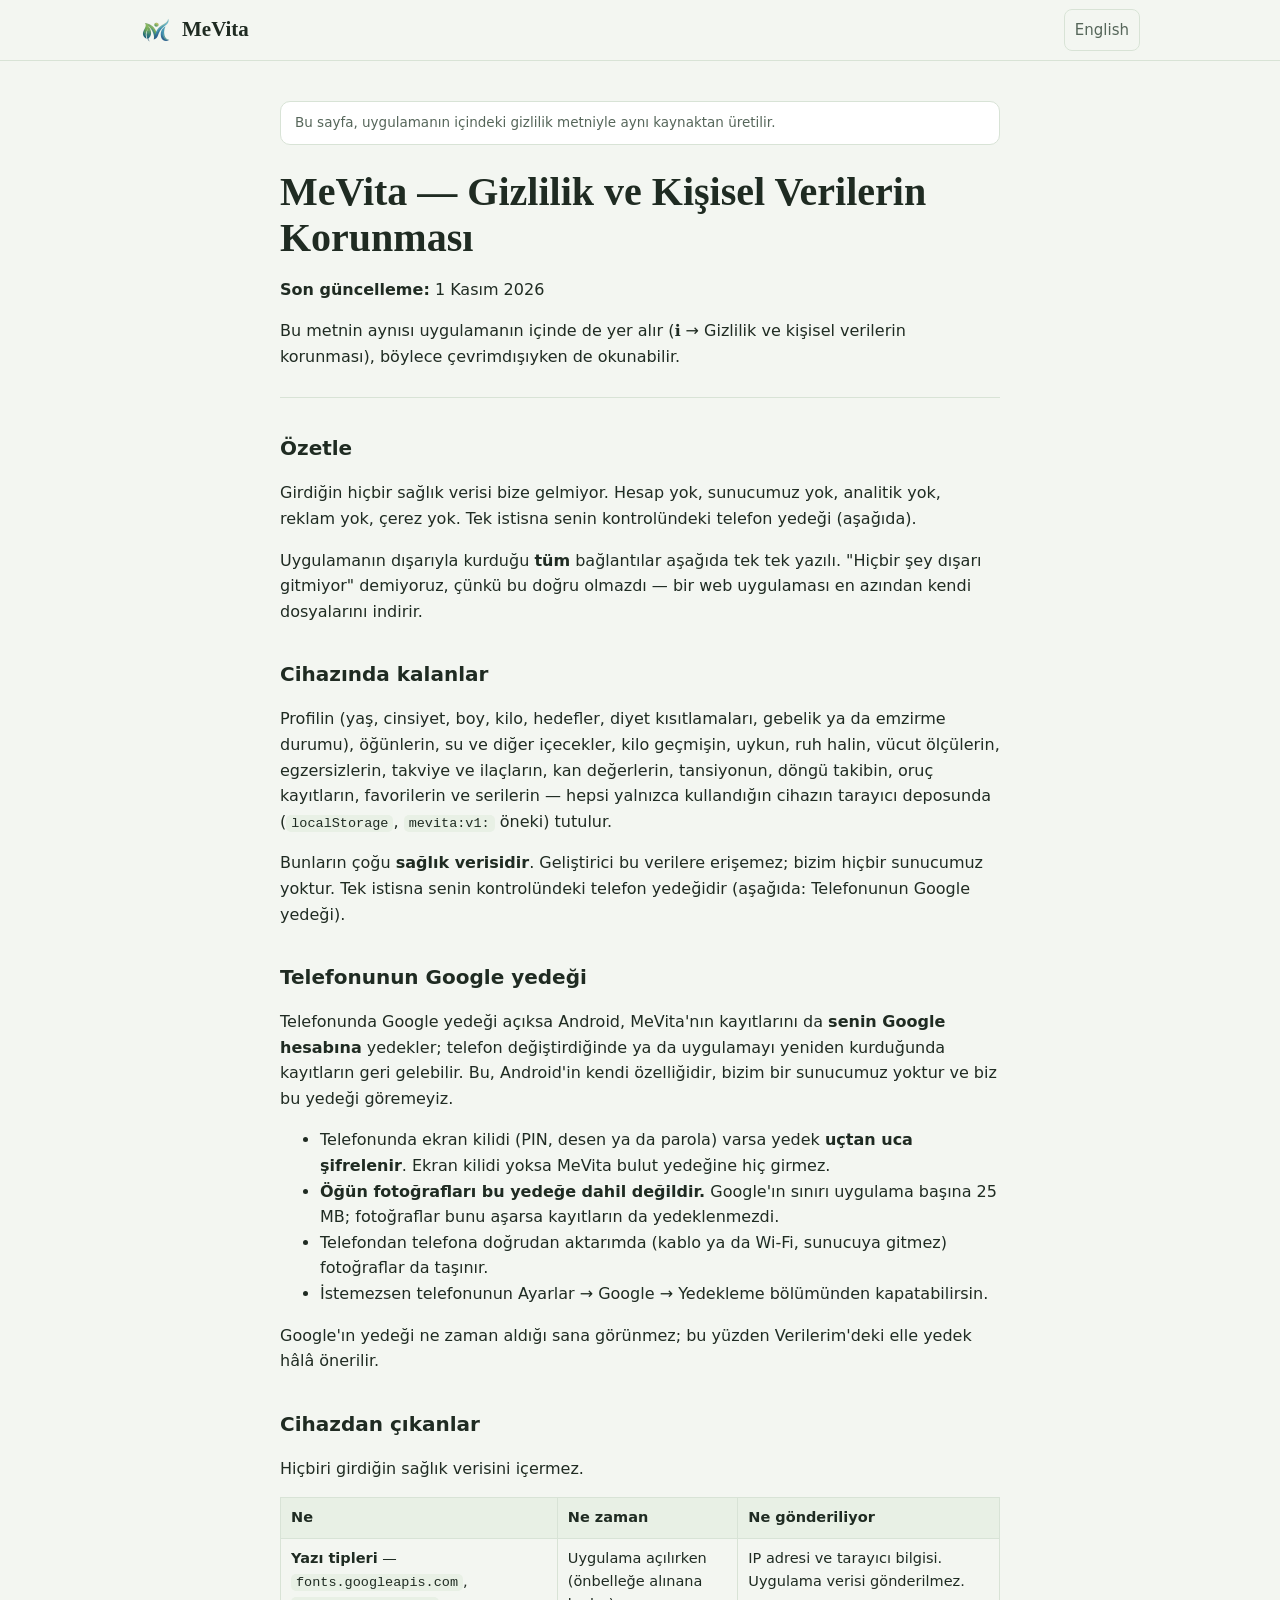
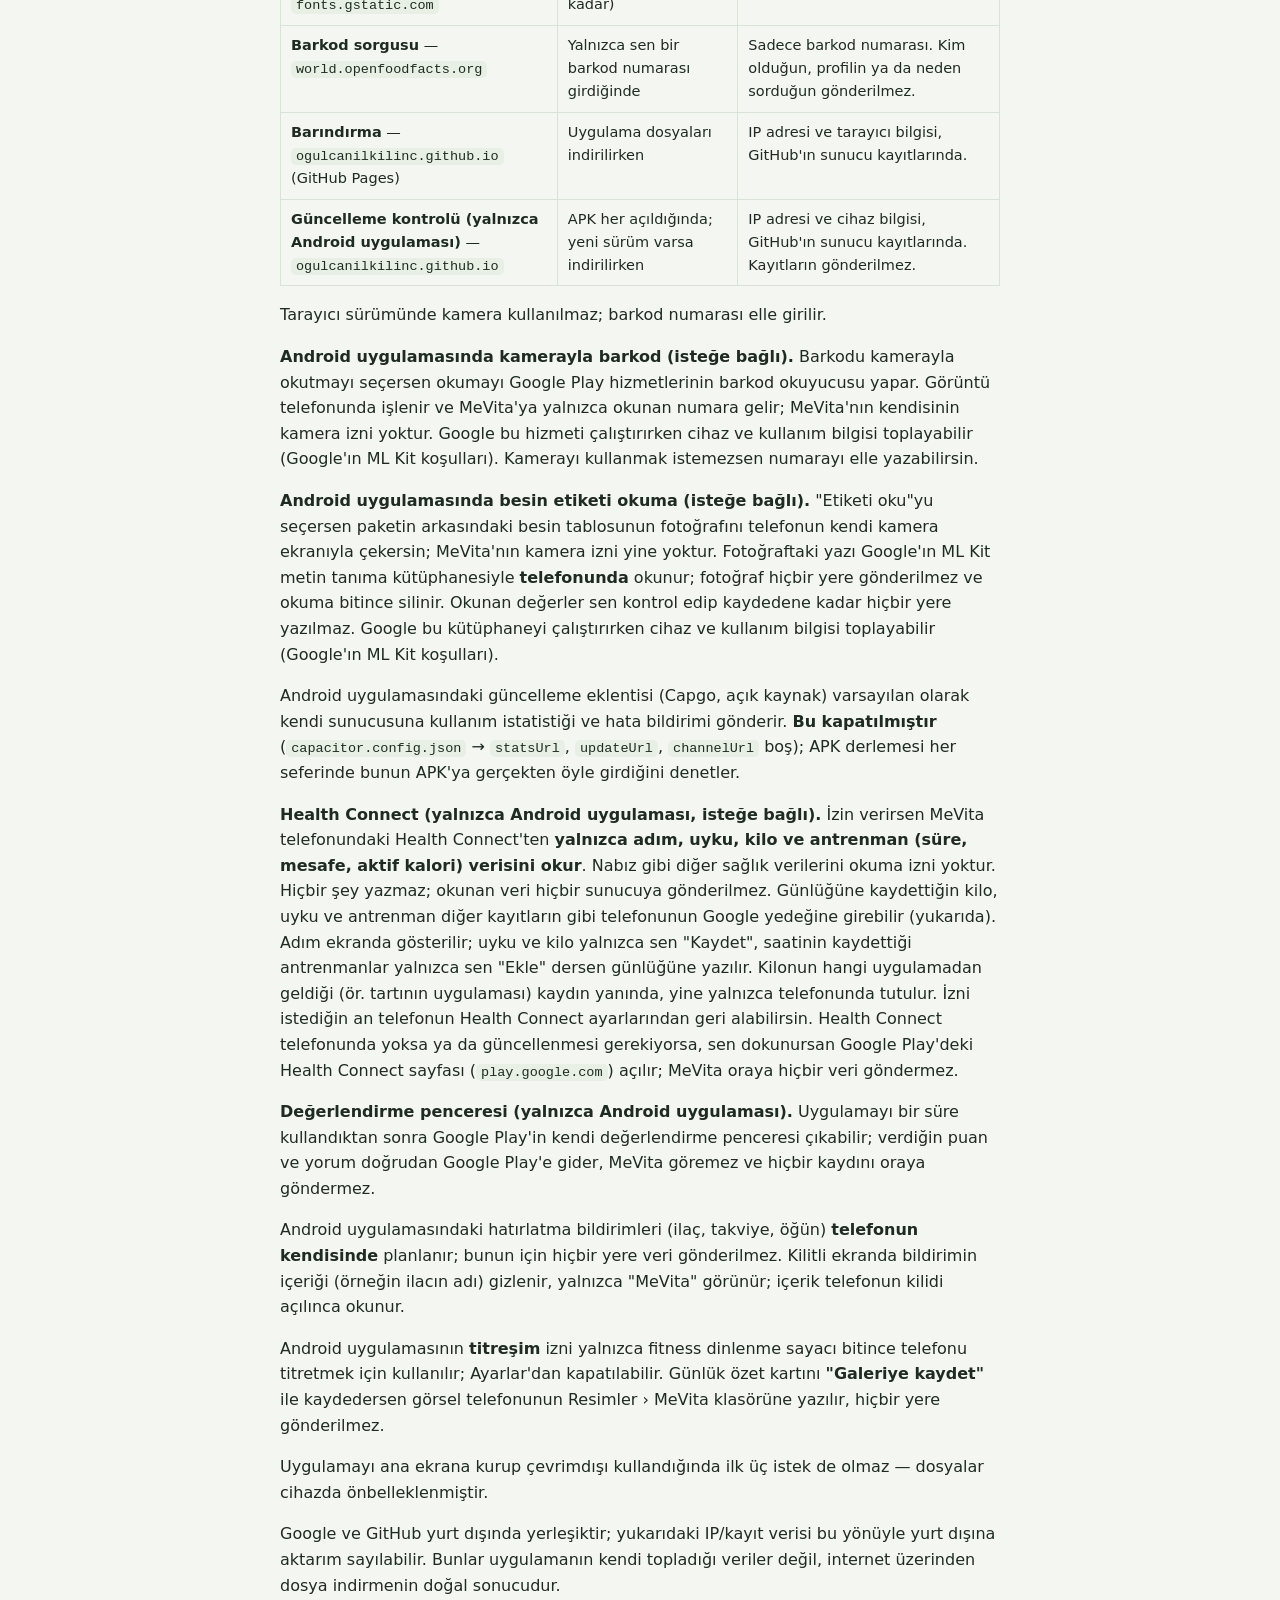
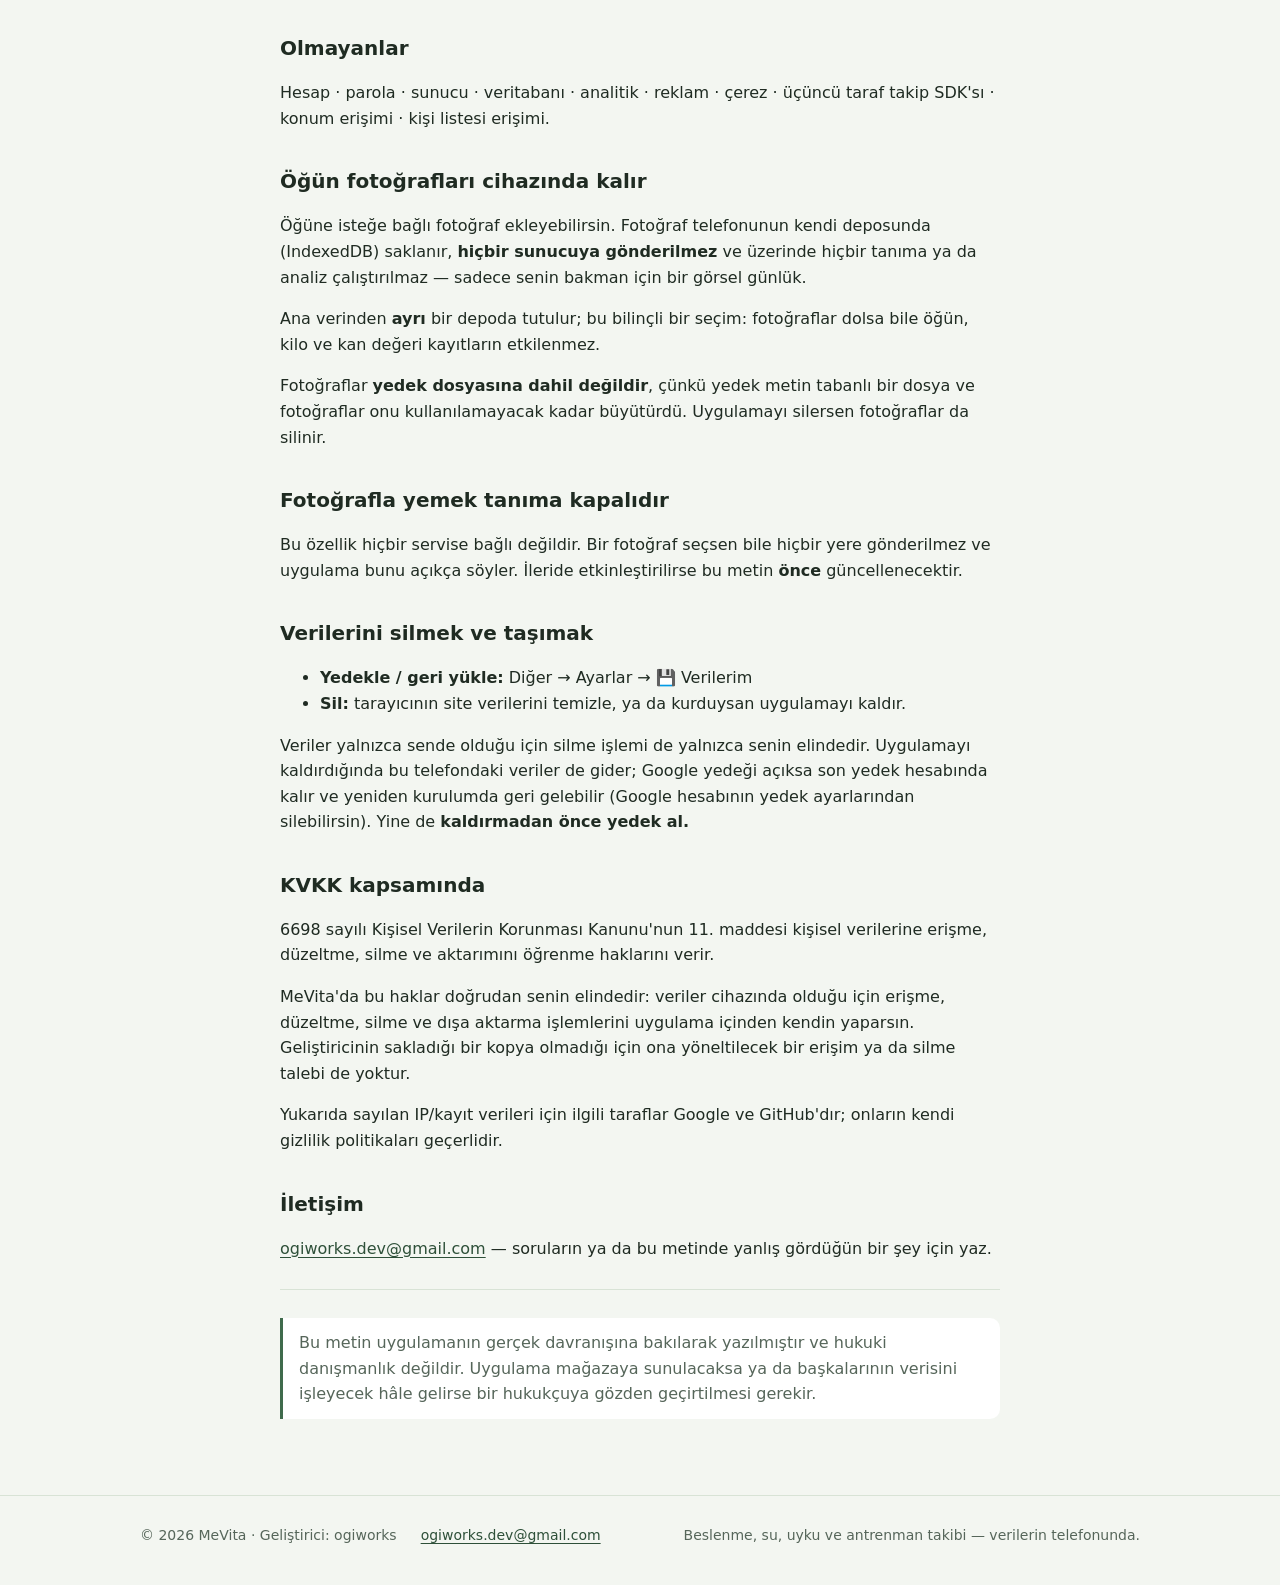
==== commit 40b825c1: "MeVita gizlilik: uygulama içi değerlendirme penceresi paragrafı (v52) Co-Authored-By: Claude Opus 5." ====
--- a/mevita/gizlilik.html
+++ b/mevita/gizlilik.html
@@ -36,6 +36,7 @@
 <p><strong>Android uygulamasında besin etiketi okuma (isteğe bağlı).</strong> &quot;Etiketi oku&quot;yu seçersen paketin arkasındaki besin tablosunun fotoğrafını telefonun kendi kamera ekranıyla çekersin; MeVita'nın kamera izni yine yoktur. Fotoğraftaki yazı Google'ın ML Kit metin tanıma kütüphanesiyle <strong>telefonunda</strong> okunur; fotoğraf hiçbir yere gönderilmez ve okuma bitince silinir. Okunan değerler sen kontrol edip kaydedene kadar hiçbir yere yazılmaz. Google bu kütüphaneyi çalıştırırken cihaz ve kullanım bilgisi toplayabilir (Google'ın ML Kit koşulları).</p>
 <p>Android uygulamasındaki güncelleme eklentisi (Capgo, açık kaynak) varsayılan olarak kendi sunucusuna kullanım istatistiği ve hata bildirimi gönderir. <strong>Bu kapatılmıştır</strong> (<code>capacitor.config.json</code> → <code>statsUrl</code>, <code>updateUrl</code>, <code>channelUrl</code> boş); APK derlemesi her seferinde bunun APK'ya gerçekten öyle girdiğini denetler.</p>
 <p><strong>Health Connect (yalnızca Android uygulaması, isteğe bağlı).</strong> İzin verirsen MeVita telefonundaki Health Connect'ten <strong>yalnızca adım, uyku, kilo ve antrenman (süre, mesafe, aktif kalori) verisini okur</strong>. Nabız gibi diğer sağlık verilerini okuma izni yoktur. Hiçbir şey yazmaz; okunan veri hiçbir sunucuya gönderilmez. Günlüğüne kaydettiğin kilo, uyku ve antrenman diğer kayıtların gibi telefonunun Google yedeğine girebilir (yukarıda). Adım ekranda gösterilir; uyku ve kilo yalnızca sen &quot;Kaydet&quot;, saatinin kaydettiği antrenmanlar yalnızca sen &quot;Ekle&quot; dersen günlüğüne yazılır. Kilonun hangi uygulamadan geldiği (ör. tartının uygulaması) kaydın yanında, yine yalnızca telefonunda tutulur. İzni istediğin an telefonun Health Connect ayarlarından geri alabilirsin. Health Connect telefonunda yoksa ya da güncellenmesi gerekiyorsa, sen dokunursan Google Play'deki Health Connect sayfası (<code>play.google.com</code>) açılır; MeVita oraya hiçbir veri göndermez.</p>
+<p><strong>Değerlendirme penceresi (yalnızca Android uygulaması).</strong> Uygulamayı bir süre kullandıktan sonra Google Play'in kendi değerlendirme penceresi çıkabilir; verdiğin puan ve yorum doğrudan Google Play'e gider, MeVita göremez ve hiçbir kaydını oraya göndermez.</p>
 <p>Android uygulamasındaki hatırlatma bildirimleri (ilaç, takviye, öğün) <strong>telefonun kendisinde</strong> planlanır; bunun için hiçbir yere veri gönderilmez. Kilitli ekranda bildirimin içeriği (örneğin ilacın adı) gizlenir, yalnızca &quot;MeVita&quot; görünür; içerik telefonun kilidi açılınca okunur.</p>
 <p>Android uygulamasının <strong>titreşim</strong> izni yalnızca fitness dinlenme sayacı bitince telefonu titretmek için kullanılır; Ayarlar'dan kapatılabilir. Günlük özet kartını <strong>&quot;Galeriye kaydet&quot;</strong> ile kaydedersen görsel telefonunun Resimler › MeVita klasörüne yazılır, hiçbir yere gönderilmez.</p>
 <p>Uygulamayı ana ekrana kurup çevrimdışı kullandığında ilk üç istek de olmaz — dosyalar cihazda önbelleklenmiştir.</p>
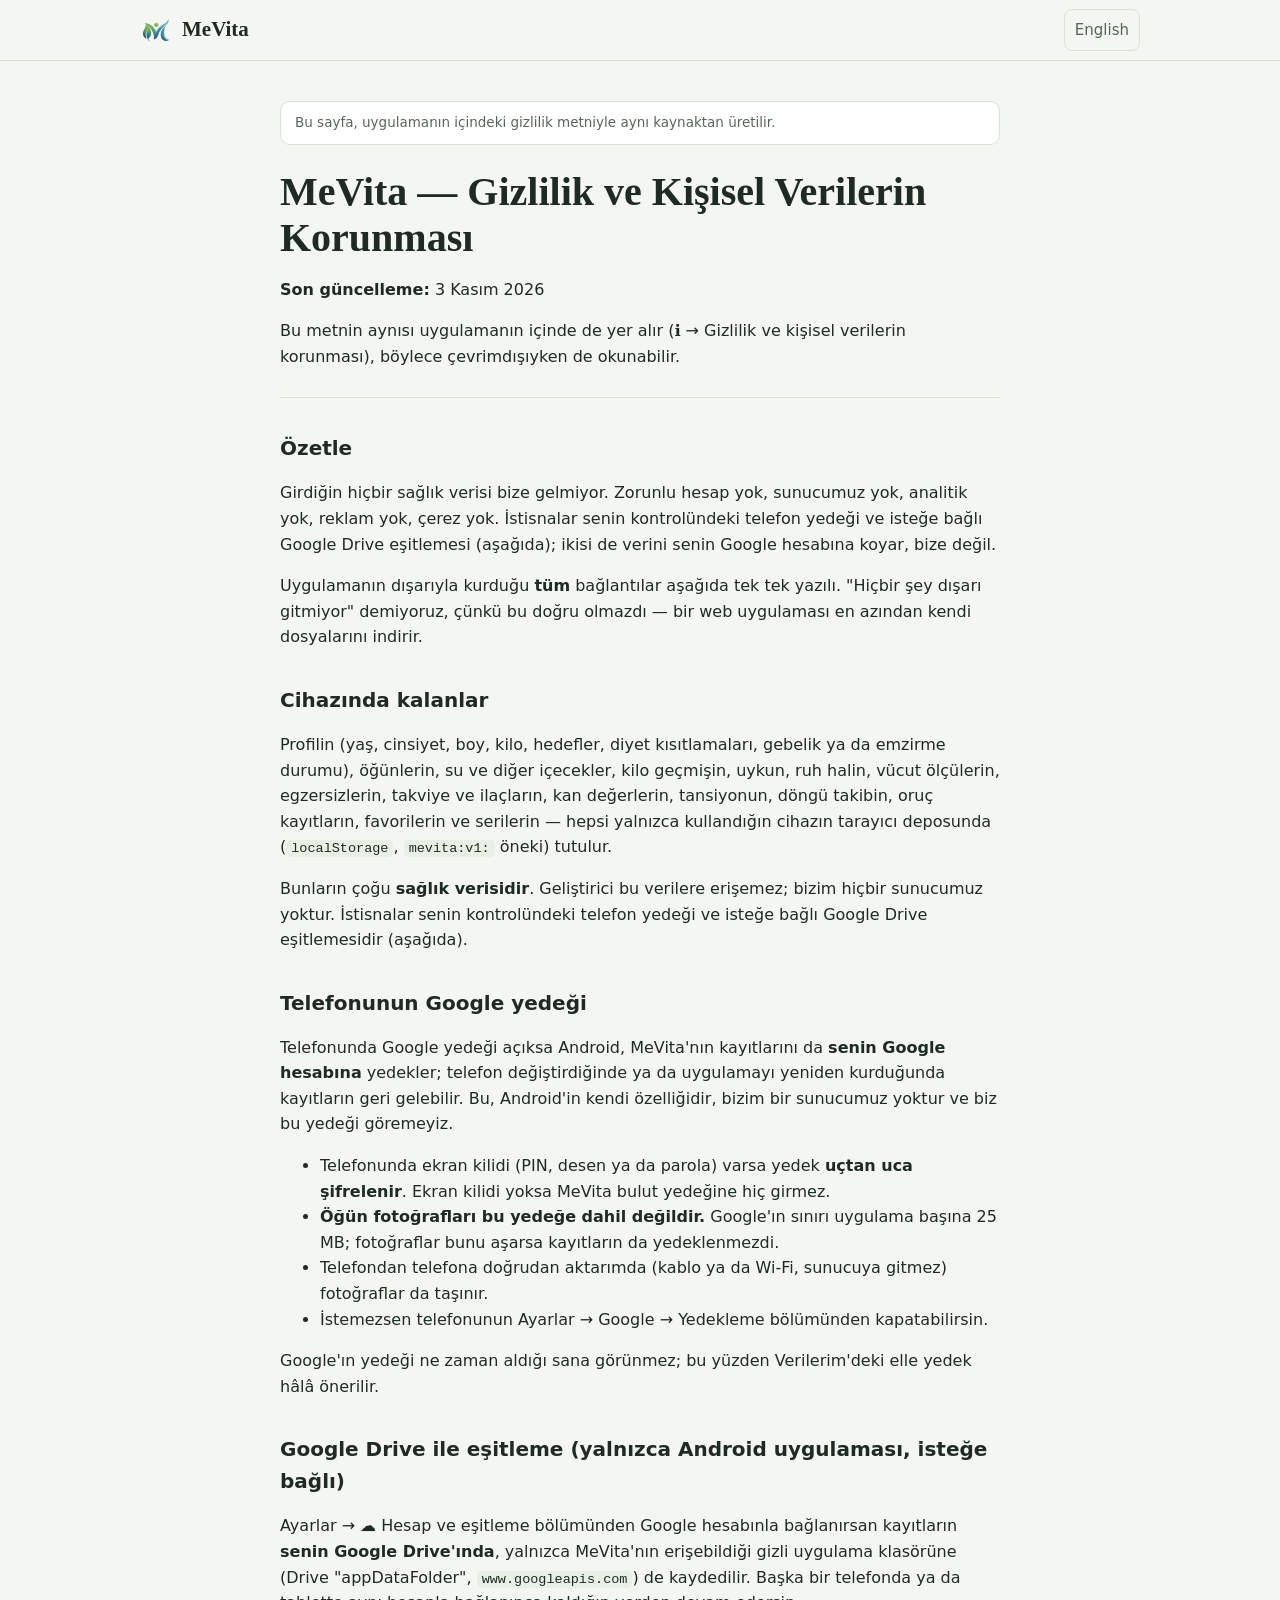
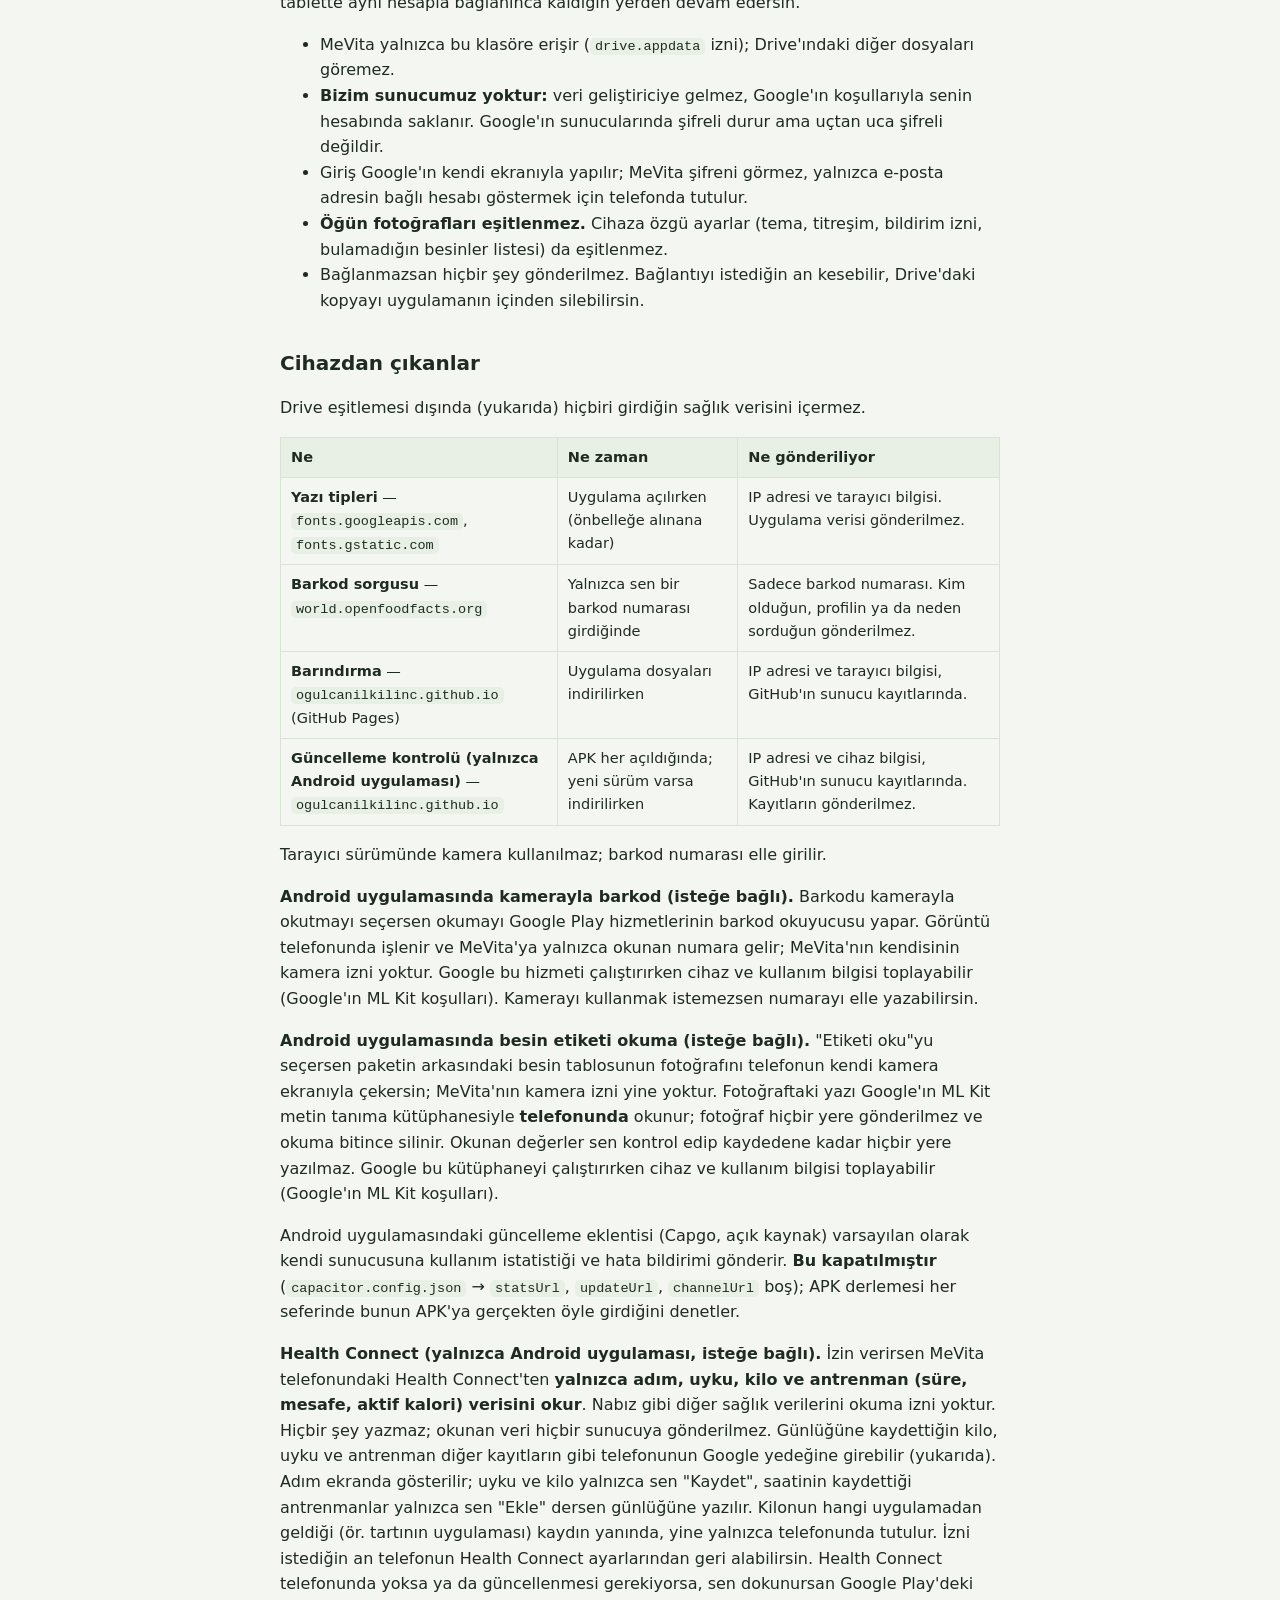
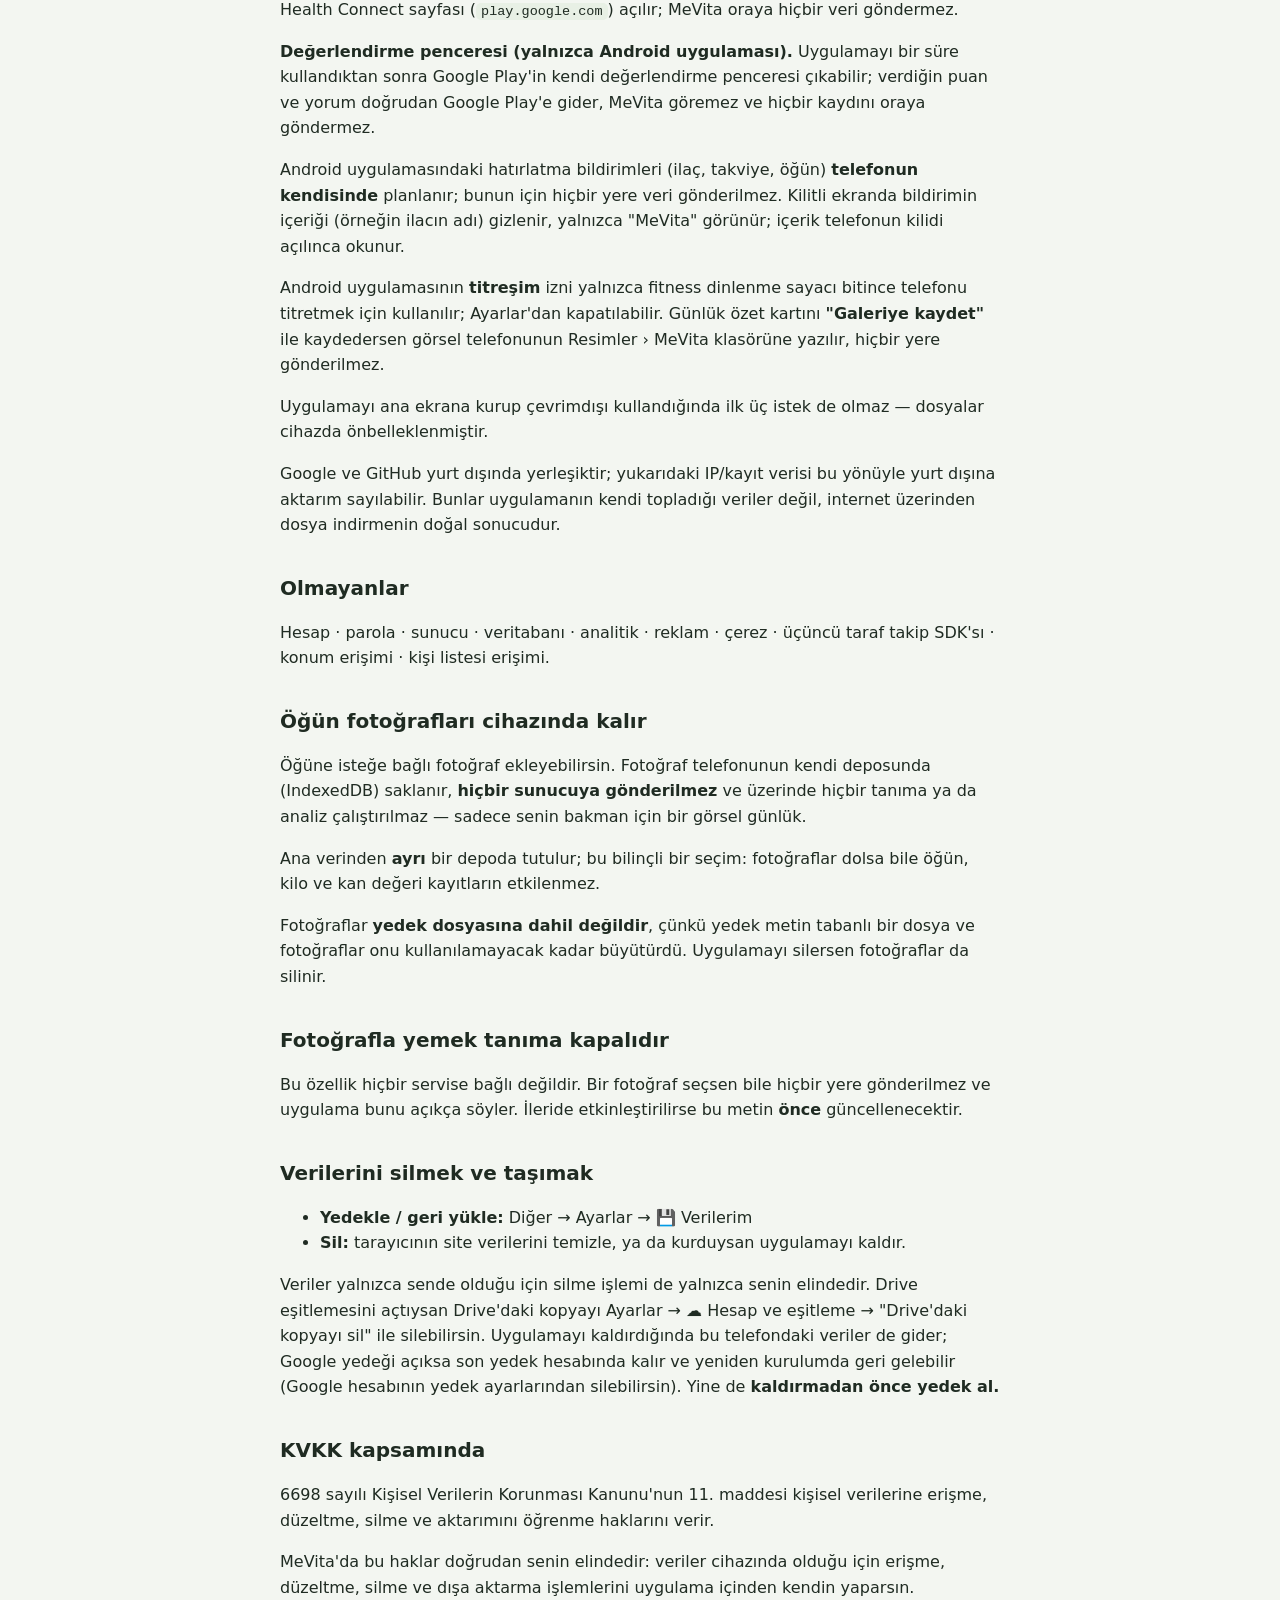
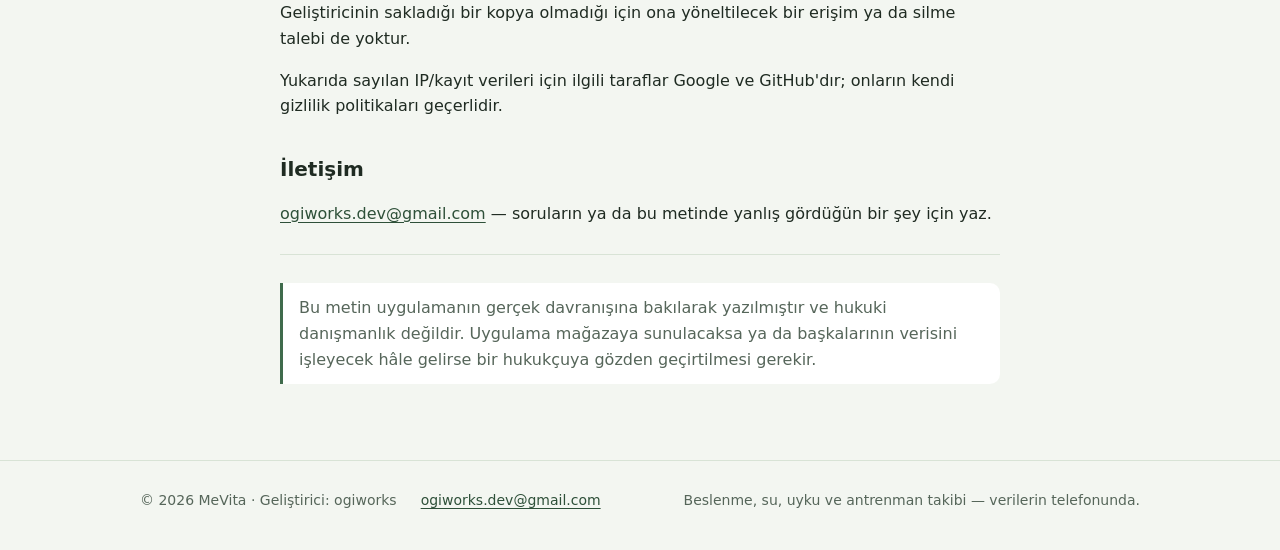
==== commit 3349245b: "MeVita gizlilik: isteğe bağlı Google Drive eşitlemesi (v53) Co-Authored-By: Claude Opus 5.5 <noreply" ====
--- a/mevita/gizlilik.html
+++ b/mevita/gizlilik.html
@@ -15,21 +15,24 @@
 <header class="ust"><div class="kap"><a class="marka" href="gizlilik.html"><img src="varliklar/logo.png" alt="" width="32" height="32"><span>MeVita</span></a><nav class="gezinme" aria-label="Site"><a class="dil" href="privacy.html" hreflang="en" lang="en">English</a></nav></div></header>
 <main>
 <div class="metin"><div class="kap dar"><p class="kaynak-not">Bu sayfa, uygulamanın içindeki gizlilik metniyle aynı kaynaktan üretilir.</p><h1>MeVita — Gizlilik ve Kişisel Verilerin Korunması</h1>
-<p><strong>Son güncelleme:</strong> 1 Kasım 2026</p>
+<p><strong>Son güncelleme:</strong> 3 Kasım 2026</p>
 <p>Bu metnin aynısı uygulamanın içinde de yer alır (ℹ️ → Gizlilik ve kişisel verilerin korunması), böylece çevrimdışıyken de okunabilir.</p>
 <hr>
 <h2>Özetle</h2>
-<p>Girdiğin hiçbir sağlık verisi bize gelmiyor. Hesap yok, sunucumuz yok, analitik yok, reklam yok, çerez yok. Tek istisna senin kontrolündeki telefon yedeği (aşağıda).</p>
+<p>Girdiğin hiçbir sağlık verisi bize gelmiyor. Zorunlu hesap yok, sunucumuz yok, analitik yok, reklam yok, çerez yok. İstisnalar senin kontrolündeki telefon yedeği ve isteğe bağlı Google Drive eşitlemesi (aşağıda); ikisi de verini senin Google hesabına koyar, bize değil.</p>
 <p>Uygulamanın dışarıyla kurduğu <strong>tüm</strong> bağlantılar aşağıda tek tek yazılı. &quot;Hiçbir şey dışarı gitmiyor&quot; demiyoruz, çünkü bu doğru olmazdı — bir web uygulaması en azından kendi dosyalarını indirir.</p>
 <h2>Cihazında kalanlar</h2>
 <p>Profilin (yaş, cinsiyet, boy, kilo, hedefler, diyet kısıtlamaları, gebelik ya da emzirme durumu), öğünlerin, su ve diğer içecekler, kilo geçmişin, uykun, ruh halin, vücut ölçülerin, egzersizlerin, takviye ve ilaçların, kan değerlerin, tansiyonun, döngü takibin, oruç kayıtların, favorilerin ve serilerin — hepsi yalnızca kullandığın cihazın tarayıcı deposunda (<code>localStorage</code>, <code>mevita:v1:</code> öneki) tutulur.</p>
-<p>Bunların çoğu <strong>sağlık verisidir</strong>. Geliştirici bu verilere erişemez; bizim hiçbir sunucumuz yoktur. Tek istisna senin kontrolündeki telefon yedeğidir (aşağıda: Telefonunun Google yedeği).</p>
+<p>Bunların çoğu <strong>sağlık verisidir</strong>. Geliştirici bu verilere erişemez; bizim hiçbir sunucumuz yoktur. İstisnalar senin kontrolündeki telefon yedeği ve isteğe bağlı Google Drive eşitlemesidir (aşağıda).</p>
 <h2>Telefonunun Google yedeği</h2>
 <p>Telefonunda Google yedeği açıksa Android, MeVita'nın kayıtlarını da <strong>senin Google hesabına</strong> yedekler; telefon değiştirdiğinde ya da uygulamayı yeniden kurduğunda kayıtların geri gelebilir. Bu, Android'in kendi özelliğidir, bizim bir sunucumuz yoktur ve biz bu yedeği göremeyiz.</p>
 <ul><li>Telefonunda ekran kilidi (PIN, desen ya da parola) varsa yedek <strong>uçtan uca şifrelenir</strong>. Ekran kilidi yoksa MeVita bulut yedeğine hiç girmez.</li><li><strong>Öğün fotoğrafları bu yedeğe dahil değildir.</strong> Google'ın sınırı uygulama başına 25 MB; fotoğraflar bunu aşarsa kayıtların da yedeklenmezdi.</li><li>Telefondan telefona doğrudan aktarımda (kablo ya da Wi-Fi, sunucuya gitmez) fotoğraflar da taşınır.</li><li>İstemezsen telefonunun Ayarlar → Google → Yedekleme bölümünden kapatabilirsin.</li></ul>
 <p>Google'ın yedeği ne zaman aldığı sana görünmez; bu yüzden Verilerim'deki elle yedek hâlâ önerilir.</p>
+<h2>Google Drive ile eşitleme (yalnızca Android uygulaması, isteğe bağlı)</h2>
+<p>Ayarlar → ☁️ Hesap ve eşitleme bölümünden Google hesabınla bağlanırsan kayıtların <strong>senin Google Drive'ında</strong>, yalnızca MeVita'nın erişebildiği gizli uygulama klasörüne (Drive "appDataFolder", <code>www.googleapis.com</code>) de kaydedilir. Başka bir telefonda ya da tablette aynı hesapla bağlanınca kaldığın yerden devam edersin.</p>
+<ul><li>MeVita yalnızca bu klasöre erişir (<code>drive.appdata</code> izni); Drive'ındaki diğer dosyaları göremez.</li><li><strong>Bizim sunucumuz yoktur:</strong> veri geliştiriciye gelmez, Google'ın koşullarıyla senin hesabında saklanır. Google'ın sunucularında şifreli durur ama uçtan uca şifreli değildir.</li><li>Giriş Google'ın kendi ekranıyla yapılır; MeVita şifreni görmez, yalnızca e-posta adresin bağlı hesabı göstermek için telefonda tutulur.</li><li><strong>Öğün fotoğrafları eşitlenmez.</strong> Cihaza özgü ayarlar (tema, titreşim, bildirim izni, bulamadığın besinler listesi) da eşitlenmez.</li><li>Bağlanmazsan hiçbir şey gönderilmez. Bağlantıyı istediğin an kesebilir, Drive'daki kopyayı uygulamanın içinden silebilirsin.</li></ul>
 <h2>Cihazdan çıkanlar</h2>
-<p>Hiçbiri girdiğin sağlık verisini içermez.</p>
+<p>Drive eşitlemesi dışında (yukarıda) hiçbiri girdiğin sağlık verisini içermez.</p>
 <table><thead><tr><th>Ne</th><th>Ne zaman</th><th>Ne gönderiliyor</th></tr></thead><tbody><tr><td><strong>Yazı tipleri</strong> — <code>fonts.googleapis.com</code>, <code>fonts.gstatic.com</code></td><td>Uygulama açılırken (önbelleğe alınana kadar)</td><td>IP adresi ve tarayıcı bilgisi. Uygulama verisi gönderilmez.</td></tr><tr><td><strong>Barkod sorgusu</strong> — <code>world.openfoodfacts.org</code></td><td>Yalnızca sen bir barkod numarası girdiğinde</td><td>Sadece barkod numarası. Kim olduğun, profilin ya da neden sorduğun gönderilmez.</td></tr><tr><td><strong>Barındırma</strong> — <code>ogulcanilkilinc.github.io</code> (GitHub Pages)</td><td>Uygulama dosyaları indirilirken</td><td>IP adresi ve tarayıcı bilgisi, GitHub'ın sunucu kayıtlarında.</td></tr><tr><td><strong>Güncelleme kontrolü (yalnızca Android uygulaması)</strong> — <code>ogulcanilkilinc.github.io</code></td><td>APK her açıldığında; yeni sürüm varsa indirilirken</td><td>IP adresi ve cihaz bilgisi, GitHub'ın sunucu kayıtlarında. Kayıtların gönderilmez.</td></tr></tbody></table>
 <p>Tarayıcı sürümünde kamera kullanılmaz; barkod numarası elle girilir.</p>
 <p><strong>Android uygulamasında kamerayla barkod (isteğe bağlı).</strong> Barkodu kamerayla okutmayı seçersen okumayı Google Play hizmetlerinin barkod okuyucusu yapar. Görüntü telefonunda işlenir ve MeVita'ya yalnızca okunan numara gelir; MeVita'nın kendisinin kamera izni yoktur. Google bu hizmeti çalıştırırken cihaz ve kullanım bilgisi toplayabilir (Google'ın ML Kit koşulları). Kamerayı kullanmak istemezsen numarayı elle yazabilirsin.</p>
@@ -51,7 +54,7 @@
 <p>Bu özellik hiçbir servise bağlı değildir. Bir fotoğraf seçsen bile hiçbir yere gönderilmez ve uygulama bunu açıkça söyler. İleride etkinleştirilirse bu metin <strong>önce</strong> güncellenecektir.</p>
 <h2>Verilerini silmek ve taşımak</h2>
 <ul><li><strong>Yedekle / geri yükle:</strong> Diğer → Ayarlar → 💾 Verilerim</li><li><strong>Sil:</strong> tarayıcının site verilerini temizle, ya da kurduysan uygulamayı kaldır.</li></ul>
-<p>Veriler yalnızca sende olduğu için silme işlemi de yalnızca senin elindedir. Uygulamayı kaldırdığında bu telefondaki veriler de gider; Google yedeği açıksa son yedek hesabında kalır ve yeniden kurulumda geri gelebilir (Google hesabının yedek ayarlarından silebilirsin). Yine de <strong>kaldırmadan önce yedek al.</strong></p>
+<p>Veriler yalnızca sende olduğu için silme işlemi de yalnızca senin elindedir. Drive eşitlemesini açtıysan Drive'daki kopyayı Ayarlar → ☁️ Hesap ve eşitleme → "Drive'daki kopyayı sil" ile silebilirsin. Uygulamayı kaldırdığında bu telefondaki veriler de gider; Google yedeği açıksa son yedek hesabında kalır ve yeniden kurulumda geri gelebilir (Google hesabının yedek ayarlarından silebilirsin). Yine de <strong>kaldırmadan önce yedek al.</strong></p>
 <h2>KVKK kapsamında</h2>
 <p>6698 sayılı Kişisel Verilerin Korunması Kanunu'nun 11. maddesi kişisel verilerine erişme, düzeltme, silme ve aktarımını öğrenme haklarını verir.</p>
 <p>MeVita'da bu haklar doğrudan senin elindedir: veriler cihazında olduğu için erişme, düzeltme, silme ve dışa aktarma işlemlerini uygulama içinden kendin yaparsın. Geliştiricinin sakladığı bir kopya olmadığı için ona yöneltilecek bir erişim ya da silme talebi de yoktur.</p>
